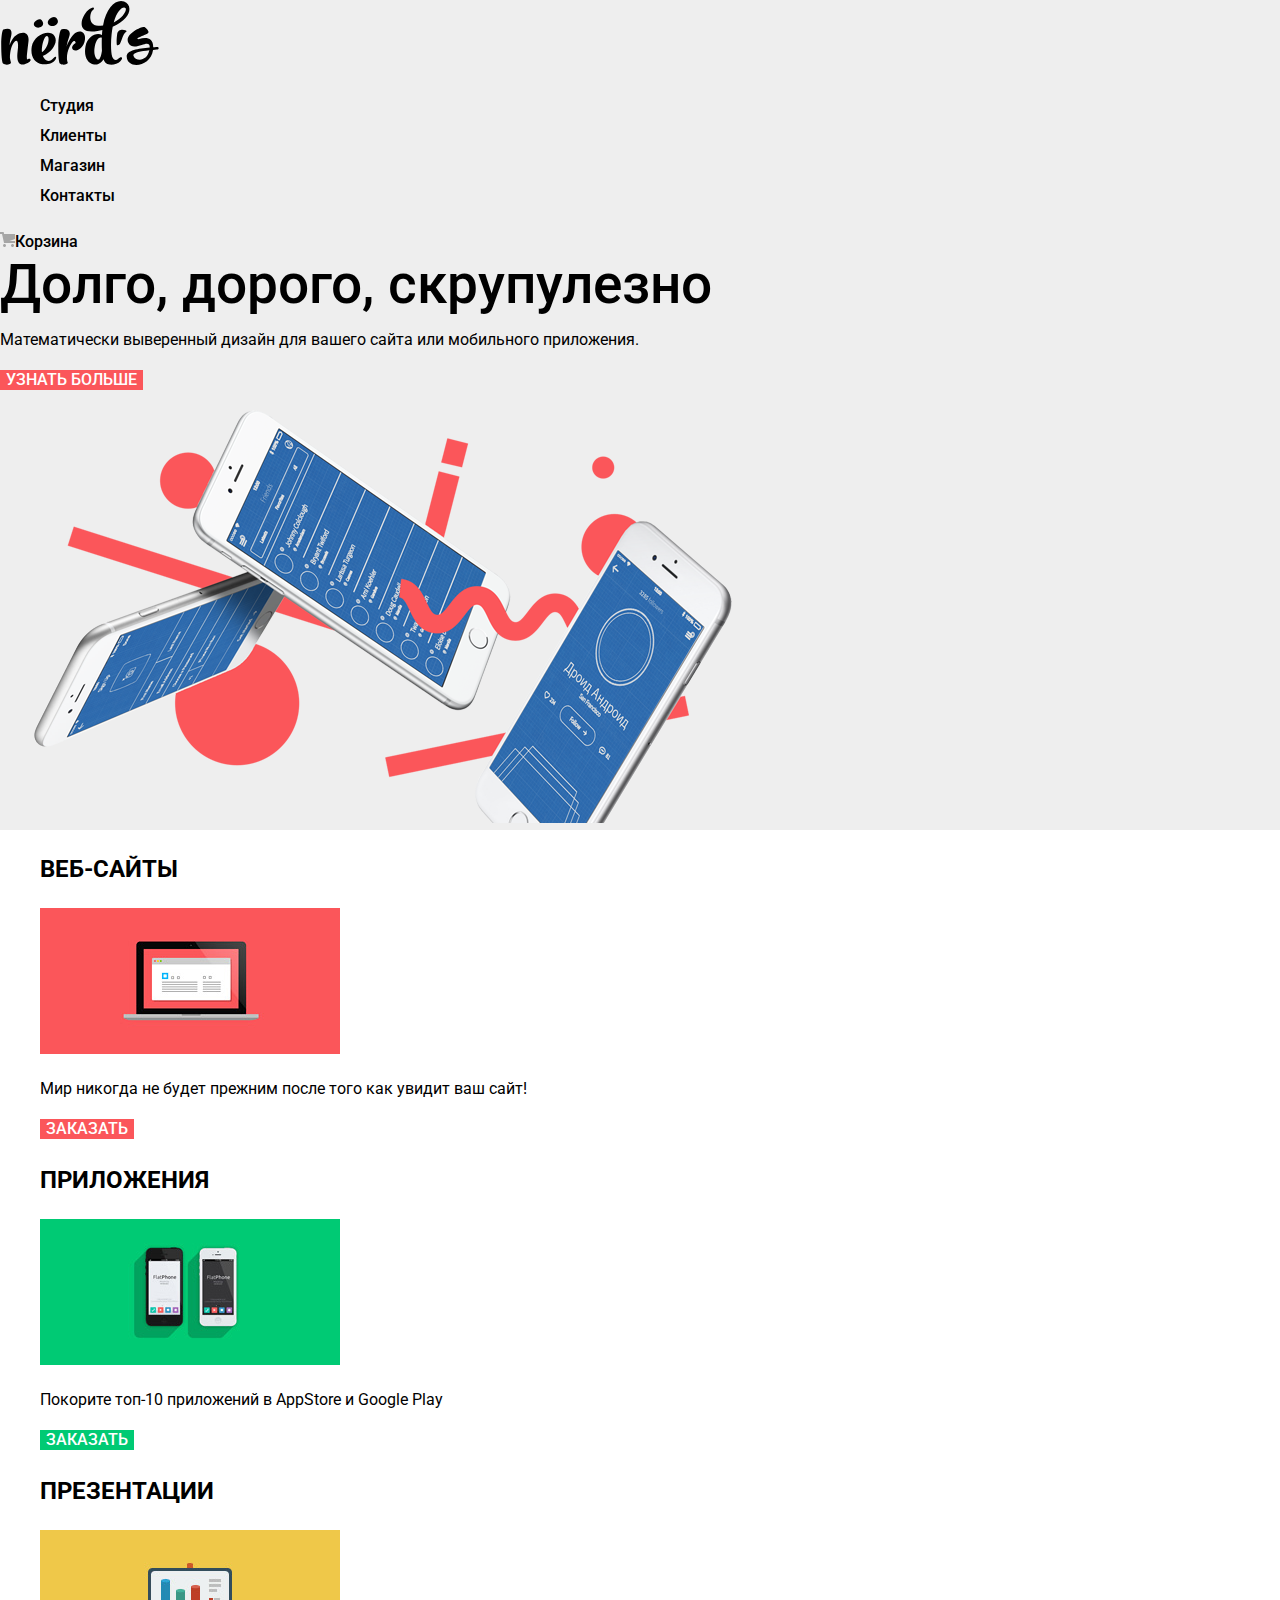
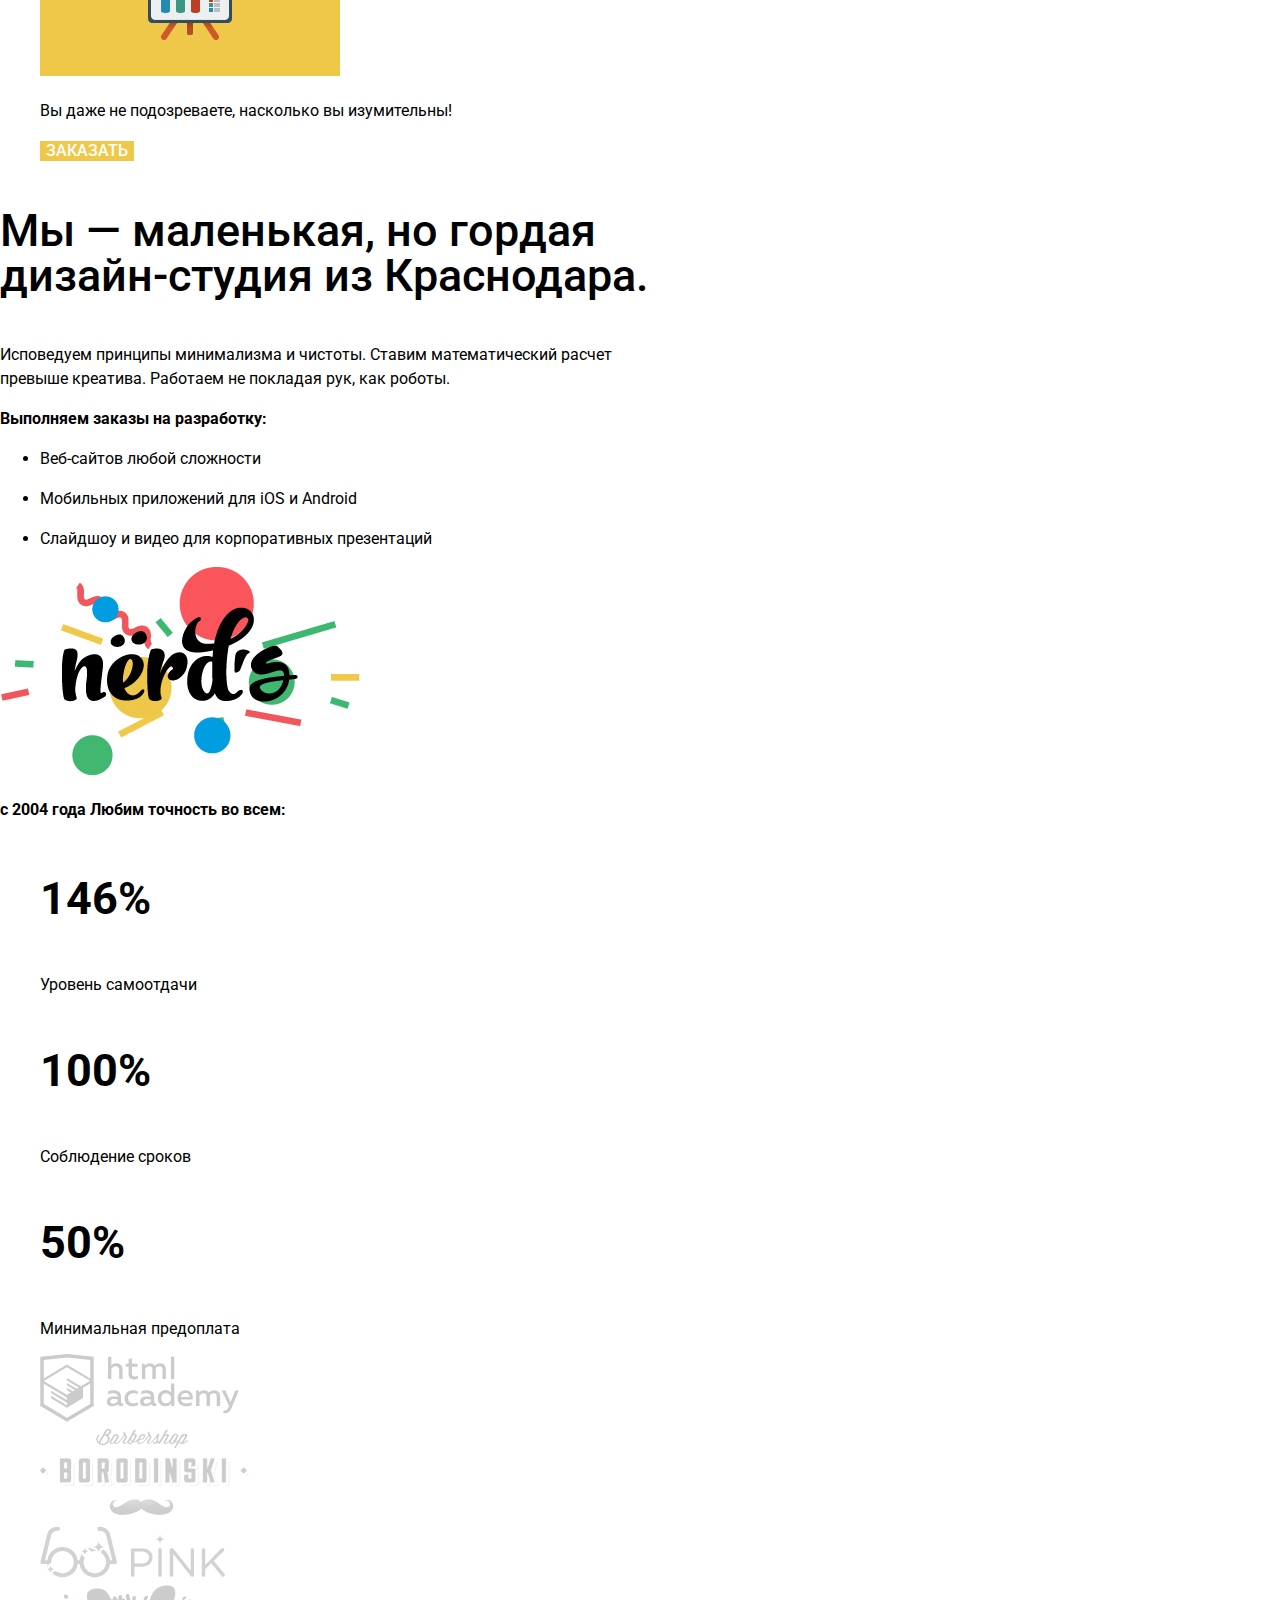
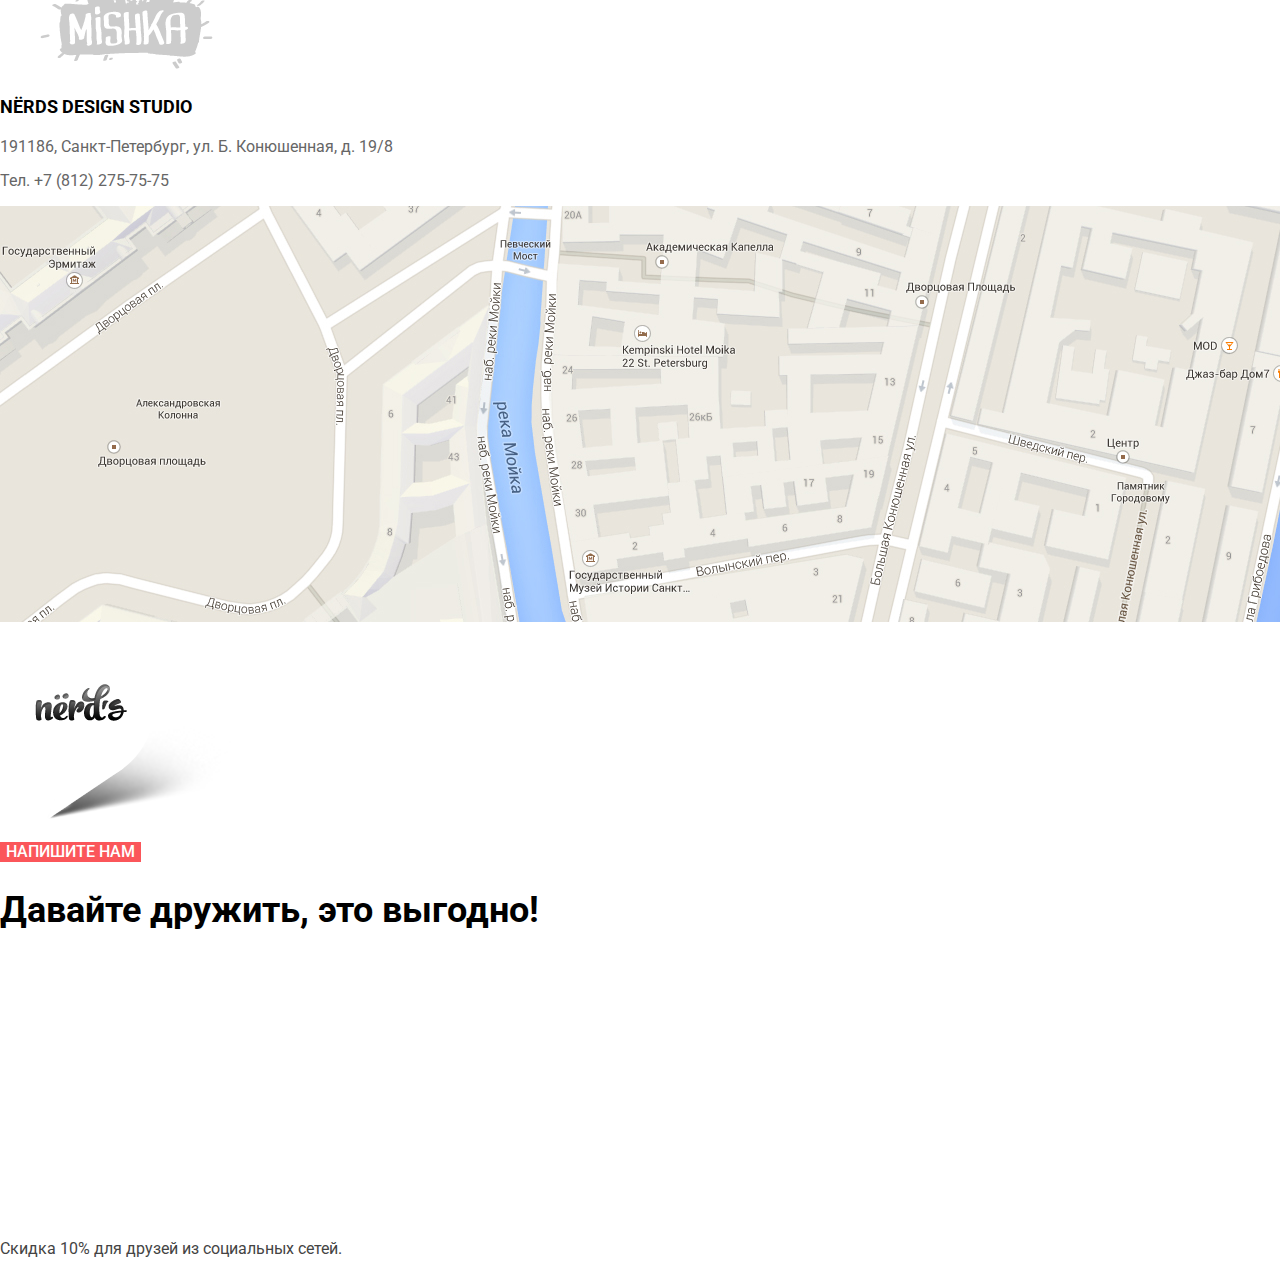
==== index.html @ 731be7b2 "исправил размеры" ====
<!DOCTYPE html>
<html class="page" lang="ru">

<head>
	<meta charset="utf-8">
	<title>HTML Academy: Нёрдс</title>
	<link href="https://fonts.googleapis.com/css2?family=Roboto:wght@400;500;700&display=swap" rel="stylesheet">
	<link href="normalize.css" rel="stylesheet">
	<link href="css/style.css" rel="stylesheet">
</head>

<body class="page-body">
	<header class="main-header">
		<nav class="main-navigation">
			<a class="main-header-logo">
				<!--<img src="https://via.placeholder.com/150x100" width="150" height="100" alt="Логотип студии «Нёрдс»">-->
				<img src="img/nerds-logo.svg" width="160" height="65" alt="Логотип студии «Нёрдс»">
			</a>
			<ul class="site-navigation">
				<li><a href="">Студия</a></li>
				<li><a href="">Клиенты</a></li>
				<li><a href="catalog.html">Магазин</a></li>
				<li><a href="">Контакты</a></li>
			</ul>
			<a class="basket-link" href="">
					<img src="img/cart-icon.svg" width="15" height="15" alt="">Корзина
			</a>
		</nav>
	</header>
	<main class="container">
		<h1 class="visually-hidden">Студия Нёрдс</h1>
		<aside class="slider">
			<h2 class="visually-hidden">Слайдер</h2>
			<div class="slide">
				<section class="slide-item">
					<h3 class="visually-hidden">Особенности</h3>
					<p class="big-text">Долго, дорого, скрупулезно</p>
					<p class="text">Математически выверенный дизайн для вашего сайта или мобильного приложения.</p>
					<button class="button red-button" type="button">узнать больше</button>
				</section>
				<img src="img/nerds-index-slide1.png" width="760" height="431" alt="Телефоны">
			</div>
		</aside>
		<section class="products">
			<h2 class="visually-hidden">Виды продукции</h2>
			<ul class="products-list">
				<li class="products-item">
					<h3>ВЕБ-САЙТЫ</h3>
					<a class="products-logo">
						<img src="img/illustration-1.jpg" width="300" height="146" alt="Красный квадрат">
					</a>
					<p>Мир никогда не будет прежним после того как увидит ваш сайт!</p>
					<button class="button order-button red-button" type="button">ЗАКАЗАТЬ</button>
				</li>
				<li  class="products-item">
					<h3>ПРИЛОЖЕНИЯ</h3>
					<a class="products-logo">
						<img src="img\illustration-2.jpg" width="300" height="146" alt="Зеленый квадрат">
					</a>
					<p>Покорите топ-10 приложений в AppStore и Google Play</p>
					<button class="button order-button green-button" type="button">ЗАКАЗАТЬ</button>
				</li>
				<li  class="products-item">
					<h3>ПРЕЗЕНТАЦИИ</h3>
					<a class="products-logo">
						<img src="img\illustration-3.jpg" width="300" height="146" alt="Желтый квадрат">
					</a>
					<p>Вы даже не подозреваете, насколько вы изумительны!</p>
					<button class="button order-button yellow-button" type="button">ЗАКАЗАТЬ</button>
				</li>
			</ul>
		</section>
		<section>
			<h2 class="visually-hidden">О нас</h2>
			<p  class="about-us">Мы — маленькая, но гордая<br> дизайн-студия из Краснодара.</p>
			<p class=about-us-full>Исповедуем принципы минимализма и чистоты. Ставим математический расчет <br> превыше креатива. Работаем
				не покладая рук, как роботы.</p>
			<p class=about-us-list>Выполняем заказы на разработку:</p>
			<ul class="order-list">
				<li class="order-item">
					<p>Веб-сайтов любой сложности</p>
				</li>
				<li class="order-item">
					<p>Мобильных приложений для iOS и Android</p>
				</li>
				<li class="order-item">
					<p>Слайдшоу и видео для корпоративных презентаций</p>
				</li>
			</ul>
		</section>
		<section class="about-us-number">
			<h2 class="visually-hidden">О нас в цифрах</h2>
			<img src="img/nerds-illustration.png" width="360" height="208"
				alt="Красивый логотип студии «Нёрдс»">
			<p class=about-us-list>с 2004 года Любим точность во всем:</p>
			<ul class="number-list">
				<li class="number-item">
					<p class="number">146%</p>
					<p class="number-text">Уровень самоотдачи</p>
				</li>
				<li class="number-item">
					<p class="number">100%</p>
					<p class="number-text">Соблюдение сроков</p>
				</li>
				<li class="number-item">
					<p class="number">50%</p>
					<p class="number-text">Минимальная предоплата</p>
				</li>
			</ul>

		</section>
		<section class="example-logo">
			<h2 class="visually-hidden">Логотипы</h2>
			<ul class="example-list">
				<li class="example-item">
					<img src="img/logo-1.svg" width="199" height="67.82" alt="логотип «html academy»">
				</li>
				<li class="example-item">
					<img src="img/logo-2.png" width="209" height="90" alt="логотип барбершоп «Бородинский»"></li>
				<li class="example-item">
					<img src="img/logo-3.png" width="185" height="52" alt="логотип «pink»"></li>
				<li>
					<img src="img/logo-4.png" width="173" height="84" alt="логотип «mishka»"></li>
			</ul>
		</section>
	</main>
	<footer class="page-footer main-footer">
		<section class="contacts">
			<h2>NЁRDS DESIGN STUDIO</h2>
			<p>191186, Санкт-Петербург, ул. Б. Конюшенная, д. 19/8</p>
			<p>Тел. <a class="contacts-phone" href="tel:+78122757575">+7 (812) 275-75-75</a></p>
			<img src="img/map.jpg" width="1440" height="416" alt="Карта»">
				<!--обозначил карту-->
				<img src="img/map-marker.png" width="231" height="190" alt="Метка на карте»">
			<p>
				<button class="button red-button" type="button">напишите нам</button>
			</p>
		</section>
		<section class="footer-social">
			<h2>Давайте дружить, это выгодно!</h2>
			<ul class="social-list">
				<li>
					<a class="social-button" href="#">
						<img src="img/vk-icon.svg" width="81" height="81" alt="Кнопка VK">
					</a>
				</li>
				<li>
					<a class="social-button" href="#">
							<img src="img/fb-icon.svg" width="81" height="81" alt="Кнопка FB">
					</a>
				</li>
				<li>
					<a class="social-button" href="#">
							<img src="img/insta-icon.svg" width="81" height="81" alt="Кнопка Insta">
					</a>
				</li>
			</ul>
			<p class="discount">Скидка 10% для друзей из социальных сетей.</p>
		</section>
	</footer>
	</body>

	</html>
---- css/style.css ----
/*Variables*/
:root{
  --basic-background:  #888888;
  --basic-dark-grey:  #666666;
  --basic-darker-grey:  #444444;
  --basic-grey: #EEEEEE;
  --basic-white:#FFFFFF;
  --basic-black: #000000;
  --basic-black-filter: #283136;

  --nav-red-hover:#FB565A;
  --button-red-active: #FB565A;
  --button-red-hover: #E74246;
  --button-red-focus: #D7373B;
  --button-green-active: #00CA74;
  --button-green-hover: #00BC6C;
  --button-green-focus: #00AA62;
  --button-yellow-active: #EFC84A;
  --button-yellow-hover: #EAB534;
  --button-yellow-focus: #E5A722;
}
/* Global */
body {
  min-width: 1440px;
  margin: 0;
  padding: 0;
  font-family: "Roboto", Arial,sans-serif;
  font-size: 16px;
  line-height: 24px;
  font-weight: 400;

  background-color: var(--basic-white);
}

.visually-hidden{
  /*visibility: hidden;*/
  position: absolute;
  clip: rect(0 0 0 0);
  width: 1px;
  height: 1px;
  margin: -1px;

}
.page a {
  text-decoration: none;
}

/*img {
  max-width: 100%;
  height: auto;
}*/
/* Main navigation */
.main-navigation{
  font-size:16px;
  line-height: 30px;
  font-weight: 500;

}
.site-navigation{
  list-style: none;
}
/* User navigation */
.main-navigation a,
.site-navigation a,
.pagination-item a,
.sort-item a{
  color: var(--basic-black);
}
.main-navigation a:hover,
.site-navigation a:hover{
  color: var(--nav-red-hover);
}
.main-navigation a:focus,
.site-navigation a:focus,
.sort-item-no-current{
  color: var(--basic-black);
  opacity: 30%;
}
/*texts*/
.big-text{
  font-size: 55px;
  line-height: 55px;
  font-weight: 500;
  margin: 0;
}
/* Products */
.products-list, .number-list, .example-list, .social-list, .template-list, .pagination-list, .sort-list{
  list-style: none;
}
.products-item h3{
  font-size: 24px;
  line-height: 30px;
  font-weight: 700;
  text-transform: uppercase;
}
/*Slider*/
.slider, .main-header{
  background-color: var(--basic-grey);
}

/*Button*/
.button{
  font: inherit;
  font-size: 16px;
  line-height: 18px;
  font-weight: 500;
  text-align: center;
  text-transform: uppercase;
  color: var(--basic-white);
  border: none;
}
.red-button{
  background-color: var(--button-red-active);
}

.green-button{
  background-color: var(--button-green-active);
}
.yellow-button{
  background-color: var(--button-yellow-active);
}
.filter-button{
  color: var(--basic-black);
  background-color: var(--basic-grey);
}
.about-us{
  font-size: 45px;
  line-height: 45px;
  font-weight: 500;
}
.about-us-full{
  font-size: 16px;
  line-height: 24px;
  font-weight: 400;
}
.about-us-list{
  font-size: 16px;
  line-height: 24px;
  font-weight: 700;
}
.number{
  font-size: 45px;
  line-height: 64px;
  font-weight: 700;
}
.number-text{
  font-size: 16px;
  line-height: 18px;
  font-weight: 400;
}

/* Contacts */
.contacts-phone {
  color: inherit;
}
.footer-social h2{
  font-size: 36px;
  line-height: 36px;
  font-weight: 700;
}

.contacts h2, .catalog-item-title, .filter-name{
  font-size: 18px;
  line-height: 30px;
  font-weight: 700;
}

.contacts p, .catalog-item-legend{
  font-size: 16px;
  line-height: 18px;
  font-weight: 400;
  color: var(--basic-dark-grey)
}
.discount{
  font-size: 16px;
  line-height: 22px;
  font-weight: 400;
  color: var(--basic-darker-grey)
}


/*catalog.html*/
.catalog-item-title, .filter-name, .sort-item{
  color: var(--basic-black);
  text-transform: uppercase;
}
.sort-item{
  font-size: 14px;
  line-height: 18px;
  font-weight: 400;

}
.pagination-item, .filter-button{
  font-size: 16px;
  line-height: 18px;
  font-weight: 500;
}
.filter-option{
  font-size: 16px;
  line-height: 19px;
  font-weight: 400;
  color:var(--basic-black-filter);
  list-style: none;
}
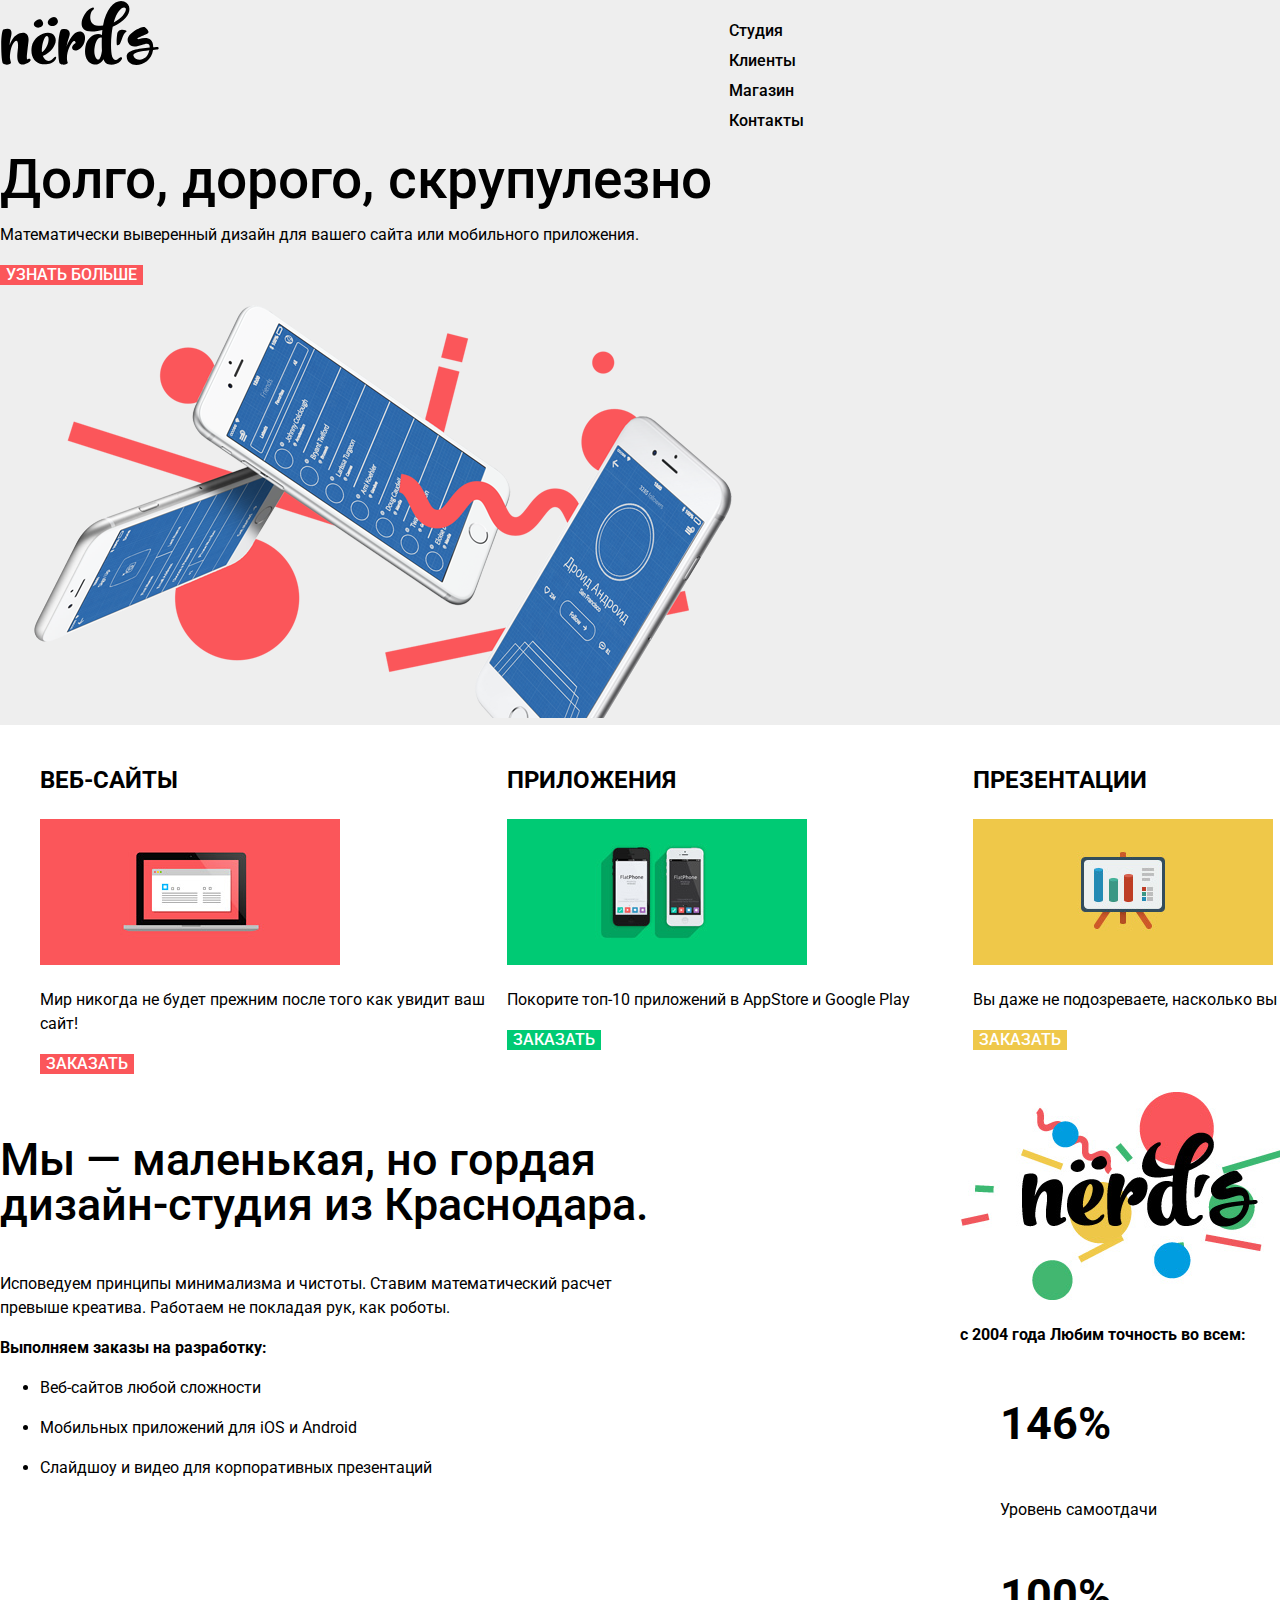
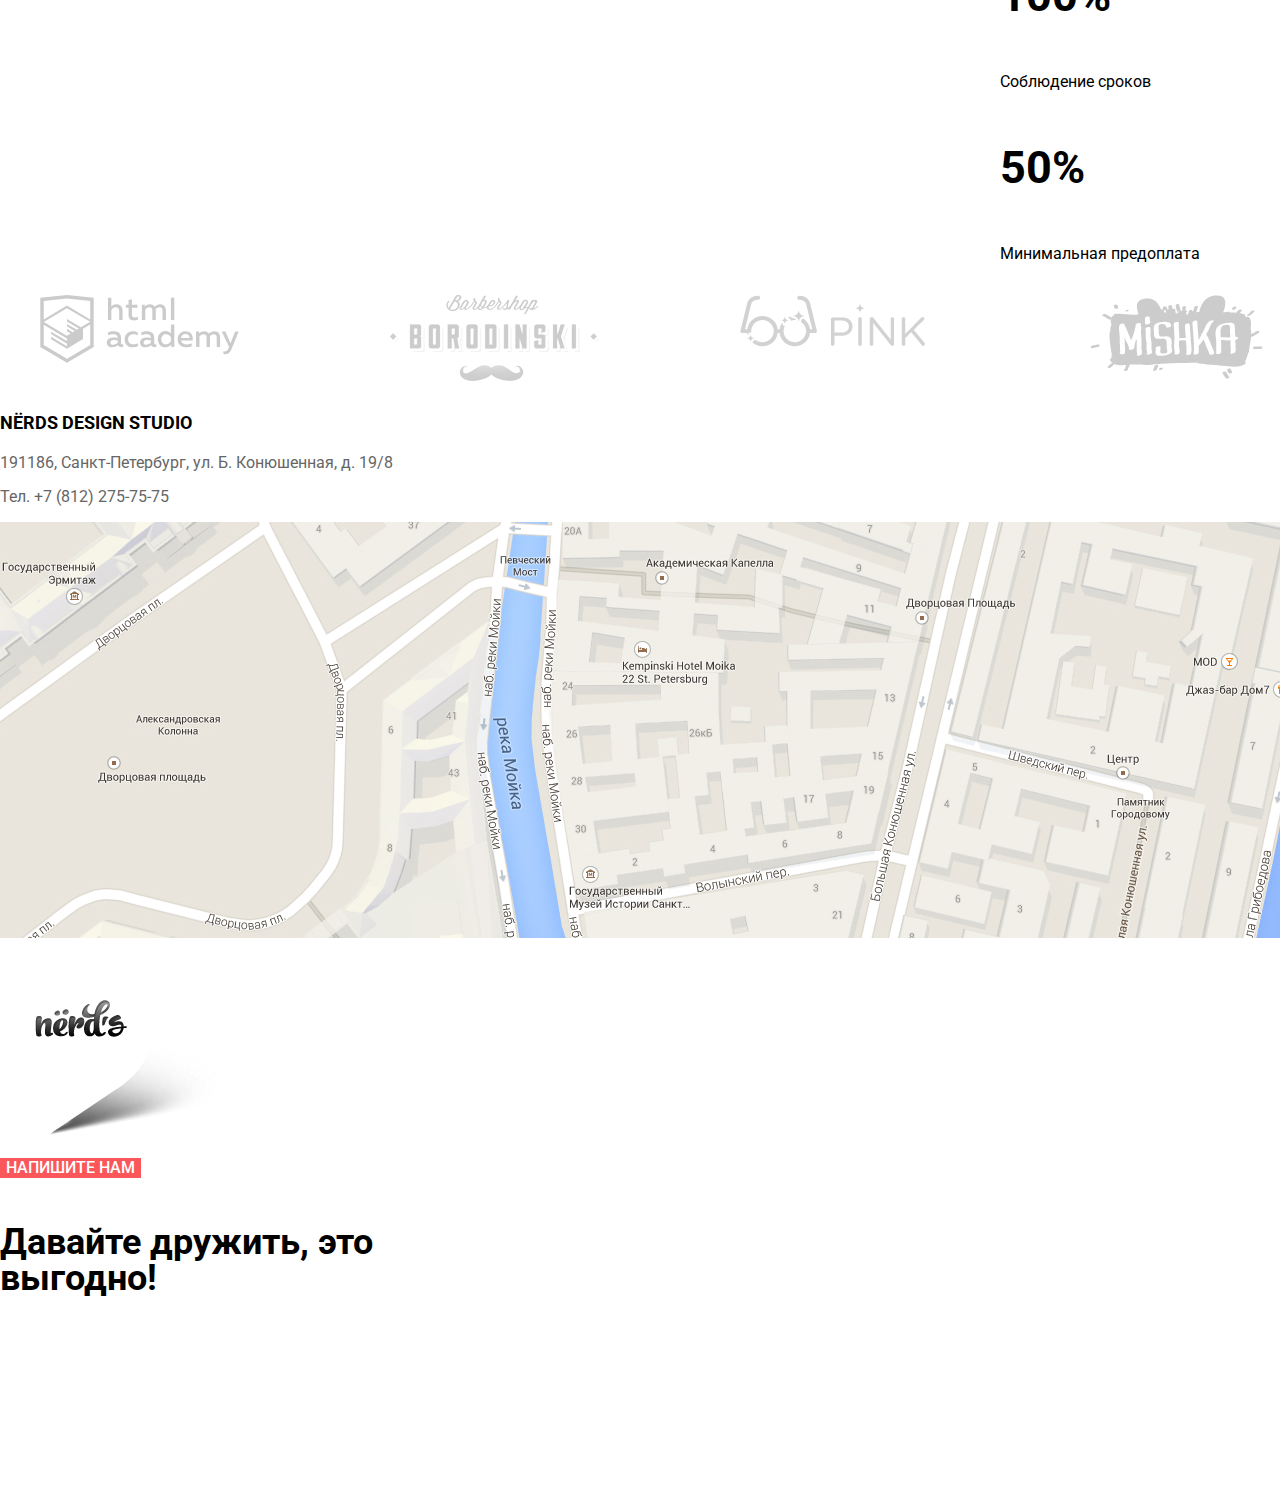
==== commit 98a4b0db: "grid in index" ====
--- a/index.html
+++ b/index.html
@@ -70,7 +70,8 @@
 				</li>
 			</ul>
 		</section>
-		<section>
+		<div class="index-columns">
+		<section class="about">
 			<h2 class="visually-hidden">О нас</h2>
 			<p  class="about-us">Мы — маленькая, но гордая<br> дизайн-студия из Краснодара.</p>
 			<p class=about-us-full>Исповедуем принципы минимализма и чистоты. Ставим математический расчет <br> превыше креатива. Работаем
@@ -107,8 +108,8 @@
 					<p class="number-text">Минимальная предоплата</p>
 				</li>
 			</ul>
-
 		</section>
+	</div>
 		<section class="example-logo">
 			<h2 class="visually-hidden">Логотипы</h2>
 			<ul class="example-list">
--- a/css/style.css
+++ b/css/style.css
@@ -51,6 +51,8 @@
 }*/
 /* Main navigation */
 .main-navigation{
+  display: grid;
+  grid-template-columns: 1fr 1fr min-content;
   font-size:16px;
   line-height: 30px;
   font-weight: 500;
@@ -76,6 +78,9 @@
   color: var(--basic-black);
   opacity: 30%;
 }
+.page-body{
+    width:1440px;
+}
 /*texts*/
 .big-text{
   font-size: 55px;
@@ -87,6 +92,12 @@
 .products-list, .number-list, .example-list, .social-list, .template-list, .pagination-list, .sort-list{
   list-style: none;
 }
+
+.products-list{
+  display: grid;
+  grid-template-columns: 1fR 1fr 1fr;
+}
+
 .products-item h3{
   font-size: 24px;
   line-height: 30px;
@@ -97,7 +108,10 @@
 .slider, .main-header{
   background-color: var(--basic-grey);
 }
-
+.index-columns{
+  display: grid;
+  grid-template-columns: 2fr 1fr;
+}
 /*Button*/
 .button{
   font: inherit;
@@ -148,6 +162,11 @@
   line-height: 18px;
   font-weight: 400;
 }
+.example-list{
+  display: grid;
+  grid-template-columns: 1fr 1fr 1fr 1fr;
+
+}
 
 /* Contacts */
 .contacts-phone {
@@ -177,7 +196,10 @@
   font-weight: 400;
   color: var(--basic-darker-grey)
 }
-
+.footer-social{
+  display: grid;
+  grid-template-columns: 3fr 6fr 1fr;
+}
 
 /*catalog.html*/
 .catalog-item-title, .filter-name, .sort-item{
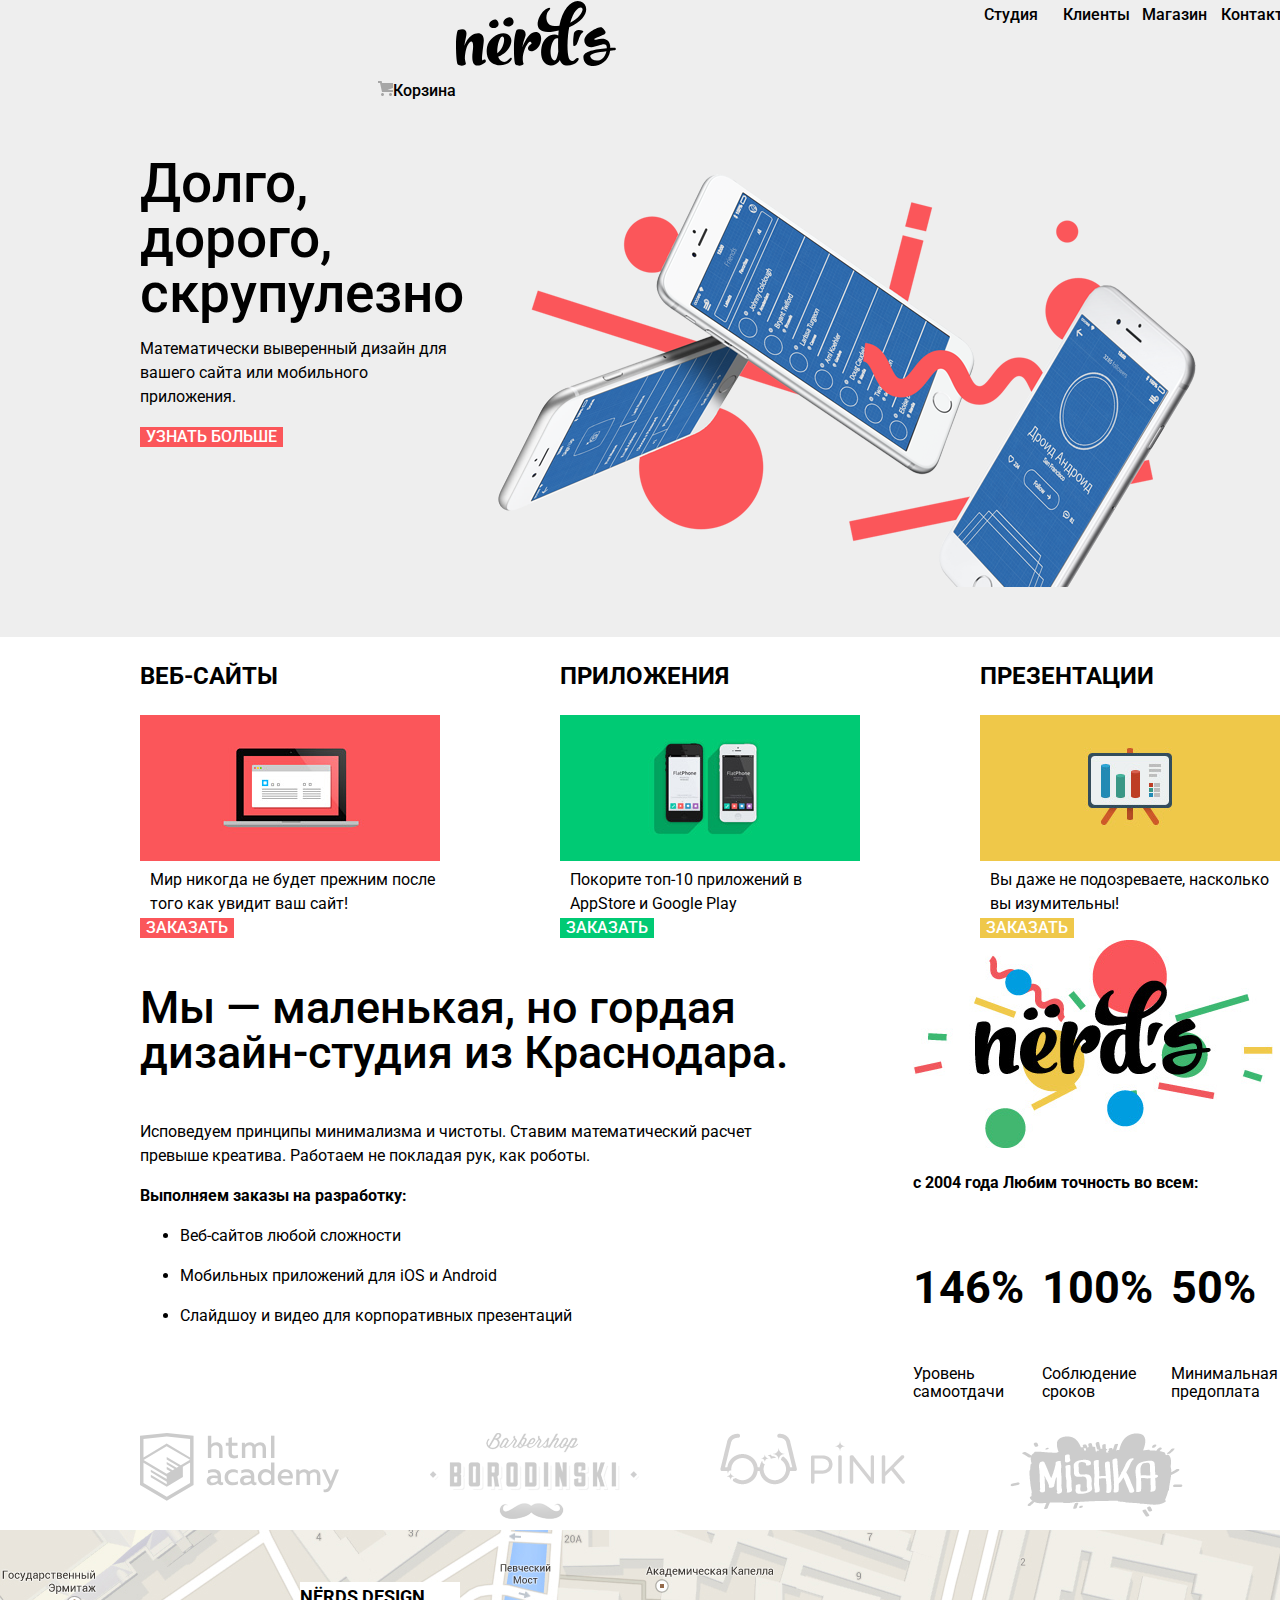
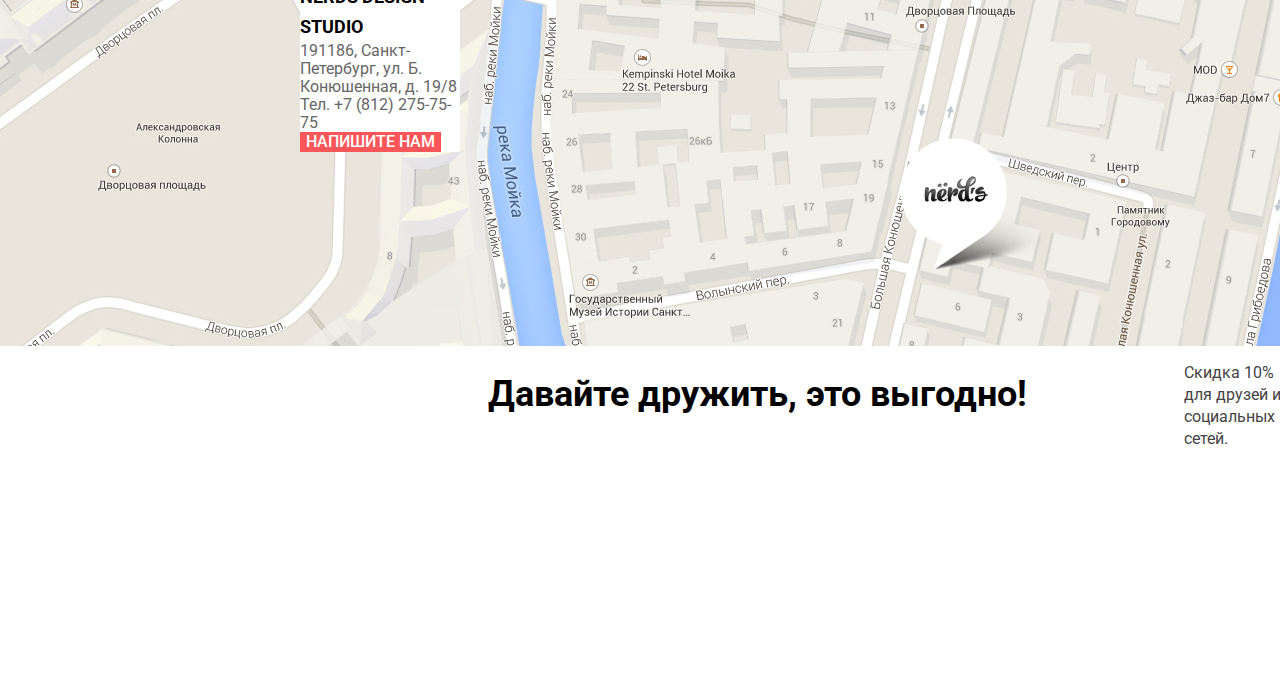
==== commit 77cbedf5: "Сетка на гридах на главной" ====
--- a/index.html
+++ b/index.html
@@ -13,21 +13,25 @@
 	<header class="main-header">
 		<nav class="main-navigation">
 			<a class="main-header-logo">
+		<div class="main-header-bar">
+				<nav class="main-navigation">
+					<a class="main-header-logo">
 				<!--<img src="https://via.placeholder.com/150x100" width="150" height="100" alt="Логотип студии «Нёрдс»">-->
 				<img src="img/nerds-logo.svg" width="160" height="65" alt="Логотип студии «Нёрдс»">
-			</a>
-			<ul class="site-navigation">
+					</a>
+					<ul class="site-navigation">
 				<li><a href="">Студия</a></li>
 				<li><a href="">Клиенты</a></li>
 				<li><a href="catalog.html">Магазин</a></li>
 				<li><a href="">Контакты</a></li>
 			</ul>
-			<a class="basket-link" href="">
-					<img src="img/cart-icon.svg" width="15" height="15" alt="">Корзина
-			</a>
-		</nav>
+					<a class="basket-link" href="">
+						<img src="img/cart-icon.svg" width="15" height="15" alt="">Корзина
+					</a>
+				</nav>
+		</div>
 	</header>
-	<main class="container">
+	<main >
 		<h1 class="visually-hidden">Студия Нёрдс</h1>
 		<aside class="slider">
 			<h2 class="visually-hidden">Слайдер</h2>
@@ -41,6 +45,7 @@
 				<img src="img/nerds-index-slide1.png" width="760" height="431" alt="Телефоны">
 			</div>
 		</aside>
+		<div class="container">
 		<section class="products">
 			<h2 class="visually-hidden">Виды продукции</h2>
 			<ul class="products-list">
@@ -109,7 +114,7 @@
 				</li>
 			</ul>
 		</section>
-	</div>
+		</div>
 		<section class="example-logo">
 			<h2 class="visually-hidden">Логотипы</h2>
 			<ul class="example-list">
@@ -124,21 +129,28 @@
 					<img src="img/logo-4.png" width="173" height="84" alt="логотип «mishka»"></li>
 			</ul>
 		</section>
+		</div>
 	</main>
 	<footer class="page-footer main-footer">
-		<section class="contacts">
-			<h2>NЁRDS DESIGN STUDIO</h2>
-			<p>191186, Санкт-Петербург, ул. Б. Конюшенная, д. 19/8</p>
-			<p>Тел. <a class="contacts-phone" href="tel:+78122757575">+7 (812) 275-75-75</a></p>
-			<img src="img/map.jpg" width="1440" height="416" alt="Карта»">
-				<!--обозначил карту-->
+		<section class="contacts contacts-map">
+			<div class="contact-text">
+				<h2>NЁRDS DESIGN STUDIO</h2>
+				<p>191186, Санкт-Петербург, ул. Б. Конюшенная, д. 19/8</p>
+				<p>Тел. <a class="contacts-phone" href="tel:+78122757575">+7 (812) 275-75-75</a></p>
+				<p>
+					<button class="button red-button" type="button">напишите нам</button>
+				</p>
+			</div>
+			<div class="contact-map">
+				<img src="img/map.jpg" width="1440" height="416" alt="Карта»">
+					<!--обозначил карту-->
+			</div>
+			<div class="contact-marker">
 				<img src="img/map-marker.png" width="231" height="190" alt="Метка на карте»">
-			<p>
-				<button class="button red-button" type="button">напишите нам</button>
-			</p>
+			</div>
 		</section>
-		<section class="footer-social">
-			<h2>Давайте дружить, это выгодно!</h2>
+		<section class="footer-social container">
+			<h2 class="slogan">Давайте дружить, это выгодно!</h2>
 			<ul class="social-list">
 				<li>
 					<a class="social-button" href="#">
@@ -159,6 +171,6 @@
 			<p class="discount">Скидка 10% для друзей из социальных сетей.</p>
 		</section>
 	</footer>
-	</body>
+</body>
 
 	</html>
--- a/css/style.css
+++ b/css/style.css
@@ -41,25 +41,52 @@
   margin: -1px;
 
 }
+img {
+  max-width: 100%;
+  height: auto;
+}
 .page a {
   text-decoration: none;
 }
-
-/*img {
-  max-width: 100%;
-  height: auto;
-}*/
+/*Grid*/
+.page{
+  height: :100%;
+}
+.page-body{
+    width:1440px;
+    min-height: 100%;
+    display: grid;
+    grid-template-rows: min-content 1fr  min-content;
+    align-content: start;
+}
+/* Main header */
+
+.main-header {
+}
+.main-header-bar{
+  width:1160px;
+  margin: 0 auto;
+  background-color: var(--basic-grey);
+}
+
 /* Main navigation */
 .main-navigation{
   display: grid;
-  grid-template-columns: 1fr 1fr min-content;
+  grid-template-columns: 3fr 5fr 3fr;/* 1fr min-content min-content;*/
   font-size:16px;
   line-height: 30px;
   font-weight: 500;
 
 }
 .site-navigation{
+  display: grid;
+  grid-template-columns: 1fr 1fr 1fr 1fr;
   list-style: none;
+  margin: 0;
+  padding: 0;
+}
+.basket-link{
+  justify-self:end;
 }
 /* User navigation */
 .main-navigation a,
@@ -78,9 +105,14 @@
   color: var(--basic-black);
   opacity: 30%;
 }
-.page-body{
-    width:1440px;
-}
+/* Container */
+
+.container {
+  width: 1160px;
+  margin: 0 auto;
+  padding: 0 10px;
+}
+
 /*texts*/
 .big-text{
   font-size: 55px;
@@ -96,6 +128,9 @@
 .products-list{
   display: grid;
   grid-template-columns: 1fR 1fr 1fr;
+  column-gap: 100px;
+  padding: 0;
+  margin: 0;
 }
 
 .products-item h3{
@@ -104,7 +139,17 @@
   font-weight: 700;
   text-transform: uppercase;
 }
+.products-item p{
+margin: 0 10px;
+}
 /*Slider*/
+.slide{
+  width: 1160px;
+  margin: 0 auto;
+  padding: 50px 10px;
+  display: grid;
+  grid-template-columns: min-content 1fr;
+}
 .slider, .main-header{
   background-color: var(--basic-grey);
 }
@@ -162,9 +207,16 @@
   line-height: 18px;
   font-weight: 400;
 }
+.number-list{
+  display: grid;
+  grid-template-columns: 1fr 1fr 1fr;
+  padding: 0;
+}
 .example-list{
   display: grid;
   grid-template-columns: 1fr 1fr 1fr 1fr;
+  padding: 0;
+  margin: 0;
 
 }
 
@@ -194,13 +246,41 @@
   font-size: 16px;
   line-height: 22px;
   font-weight: 400;
-  color: var(--basic-darker-grey)
+  color: var(--basic-darker-grey);
+  order: 2;
+}
+
+.contacts-map{
+  display: grid;
+  grid-template-columns: repeat(12, 60px);
+  grid-template-rows: repeat(8, 52px);
+  grid-column-gap: 40px;
+}
+.contact-text{
+  grid-area:2/4/4/6;
+  z-index: 1;
+}
+.contact-text p,.contact-text h2{
+  background-color: var(--basic-white);
+  padding: 0;
+  margin: 0;
+}
+.contact-marker{
+  grid-area:5/10/6/12;
+  z-index: 1;
+}
+.contact-map{
+  grid-area:1/1/9/16;
 }
 .footer-social{
   display: grid;
   grid-template-columns: 3fr 6fr 1fr;
 }
-
+.slogan{
+  order:1;
+}
+
+}
 /*catalog.html*/
 .catalog-item-title, .filter-name, .sort-item{
   color: var(--basic-black);
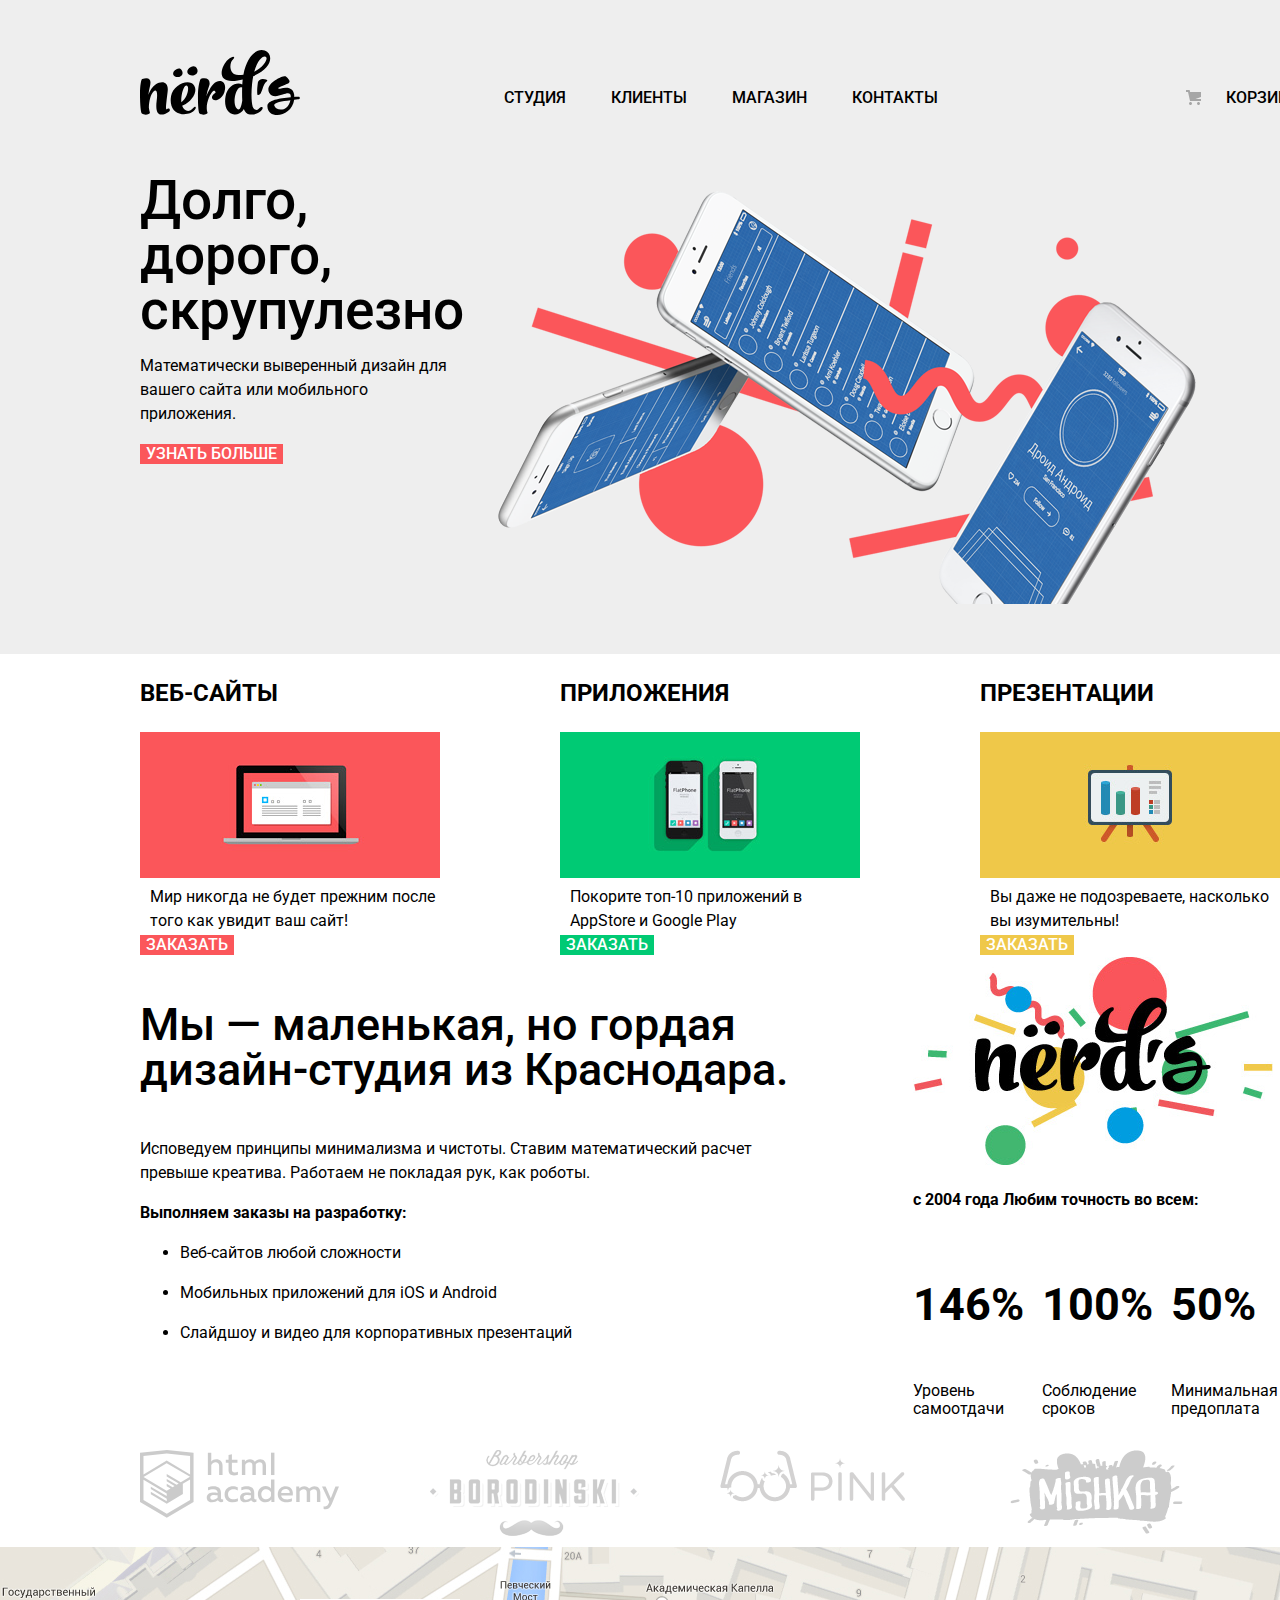
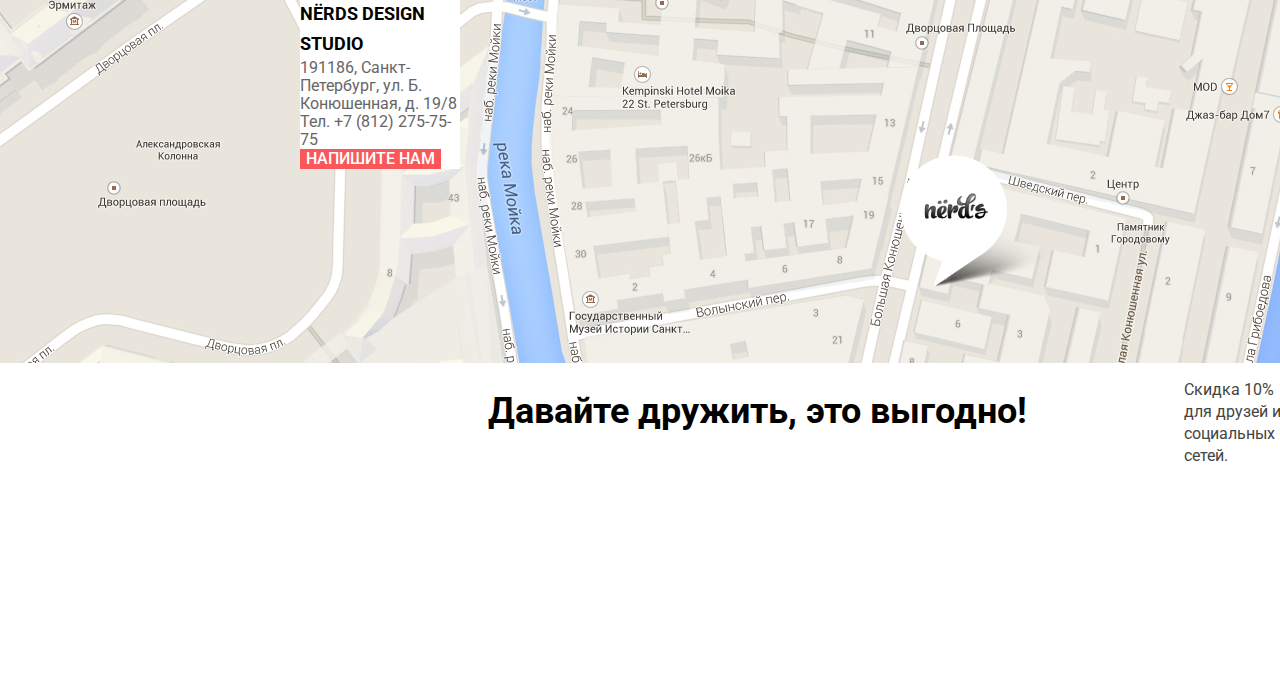
==== commit 625bf6aa: "сделал header на флексах" ====
--- a/index.html
+++ b/index.html
@@ -8,28 +8,21 @@
 	<link href="normalize.css" rel="stylesheet">
 	<link href="css/style.css" rel="stylesheet">
 </head>
-
 <body class="page-body">
 	<header class="main-header">
-		<nav class="main-navigation">
-			<a class="main-header-logo">
-		<div class="main-header-bar">
 				<nav class="main-navigation">
 					<a class="main-header-logo">
 				<!--<img src="https://via.placeholder.com/150x100" width="150" height="100" alt="Логотип студии «Нёрдс»">-->
-				<img src="img/nerds-logo.svg" width="160" height="65" alt="Логотип студии «Нёрдс»">
+						<img src="img/nerds-logo.svg" width="160" height="65" alt="Логотип студии «Нёрдс»">
 					</a>
 					<ul class="site-navigation">
-				<li><a href="">Студия</a></li>
-				<li><a href="">Клиенты</a></li>
-				<li><a href="catalog.html">Магазин</a></li>
-				<li><a href="">Контакты</a></li>
-			</ul>
-					<a class="basket-link" href="">
-						<img src="img/cart-icon.svg" width="15" height="15" alt="">Корзина
-					</a>
+						<li><a href="">Студия</a></li>
+						<li><a href="">Клиенты</a></li>
+						<li><a href="catalog.html">Магазин</a></li>
+						<li><a href="">Контакты</a></li>
+					</ul>
+					<a class="basket-link" href="">Корзина</a>
 				</nav>
-		</div>
 	</header>
 	<main >
 		<h1 class="visually-hidden">Студия Нёрдс</h1>
--- a/css/style.css
+++ b/css/style.css
@@ -21,9 +21,13 @@
 }
 /* Global */
 body {
+  display: flex;
+  flex-direction: column;
   min-width: 1440px;
-  margin: 0;
-  padding: 0;
+  min-height: 100vh;
+  margin: 0;
+  padding: 0;
+
   font-family: "Roboto", Arial,sans-serif;
   font-size: 16px;
   line-height: 24px;
@@ -52,16 +56,16 @@
 .page{
   height: :100%;
 }
-.page-body{
-    width:1440px;
+/*.page-body{
     min-height: 100%;
     display: grid;
     grid-template-rows: min-content 1fr  min-content;
     align-content: start;
-}
+}*/
 /* Main header */
 
 .main-header {
+  padding: 49px 0 9px;
 }
 .main-header-bar{
   width:1160px;
@@ -71,22 +75,56 @@
 
 /* Main navigation */
 .main-navigation{
-  display: grid;
-  grid-template-columns: 3fr 5fr 3fr;/* 1fr min-content min-content;*/
+  box-sizing: border-box;
+  display: grid;
+  grid-template-columns: max-content 1fr min-content;/* 1fr min-content min-content;*/
+  grid-template-areas: "logo site-menu basket";
+  max-width:1160px;
+  margin: 0 auto;
+
   font-size:16px;
   line-height: 30px;
   font-weight: 500;
-
+}
+.main-header-logo{
+  grid-area: logo;
+  width: 160px;
+  height: 65px;
 }
 .site-navigation{
-  display: grid;
-  grid-template-columns: 1fr 1fr 1fr 1fr;
+  grid-area: site-menu;
+  display: flex;
+  flex-wrap: wrap;
+  justify-content: center;
+
   list-style: none;
   margin: 0;
   padding: 0;
 }
-.basket-link{
-  justify-self:end;
+.site-navigation li{
+    margin-right: 45px;
+}
+.site-navigation a,
+.basket-link {
+  display: block;
+  margin-top: 34px;
+
+  font-weight: 500;
+  font-size: 16px;
+  line-height: 30px;
+  text-transform: uppercase;
+}
+.basket-link {
+  grid-area: basket;
+  display: flex;
+}
+.basket-link::before {
+  content: url("../img/cart-icon.svg");
+
+  width: 15px;
+  height: 15px;
+  margin-top: 2px;
+  margin-right: 25px;
 }
 /* User navigation */
 .main-navigation a,
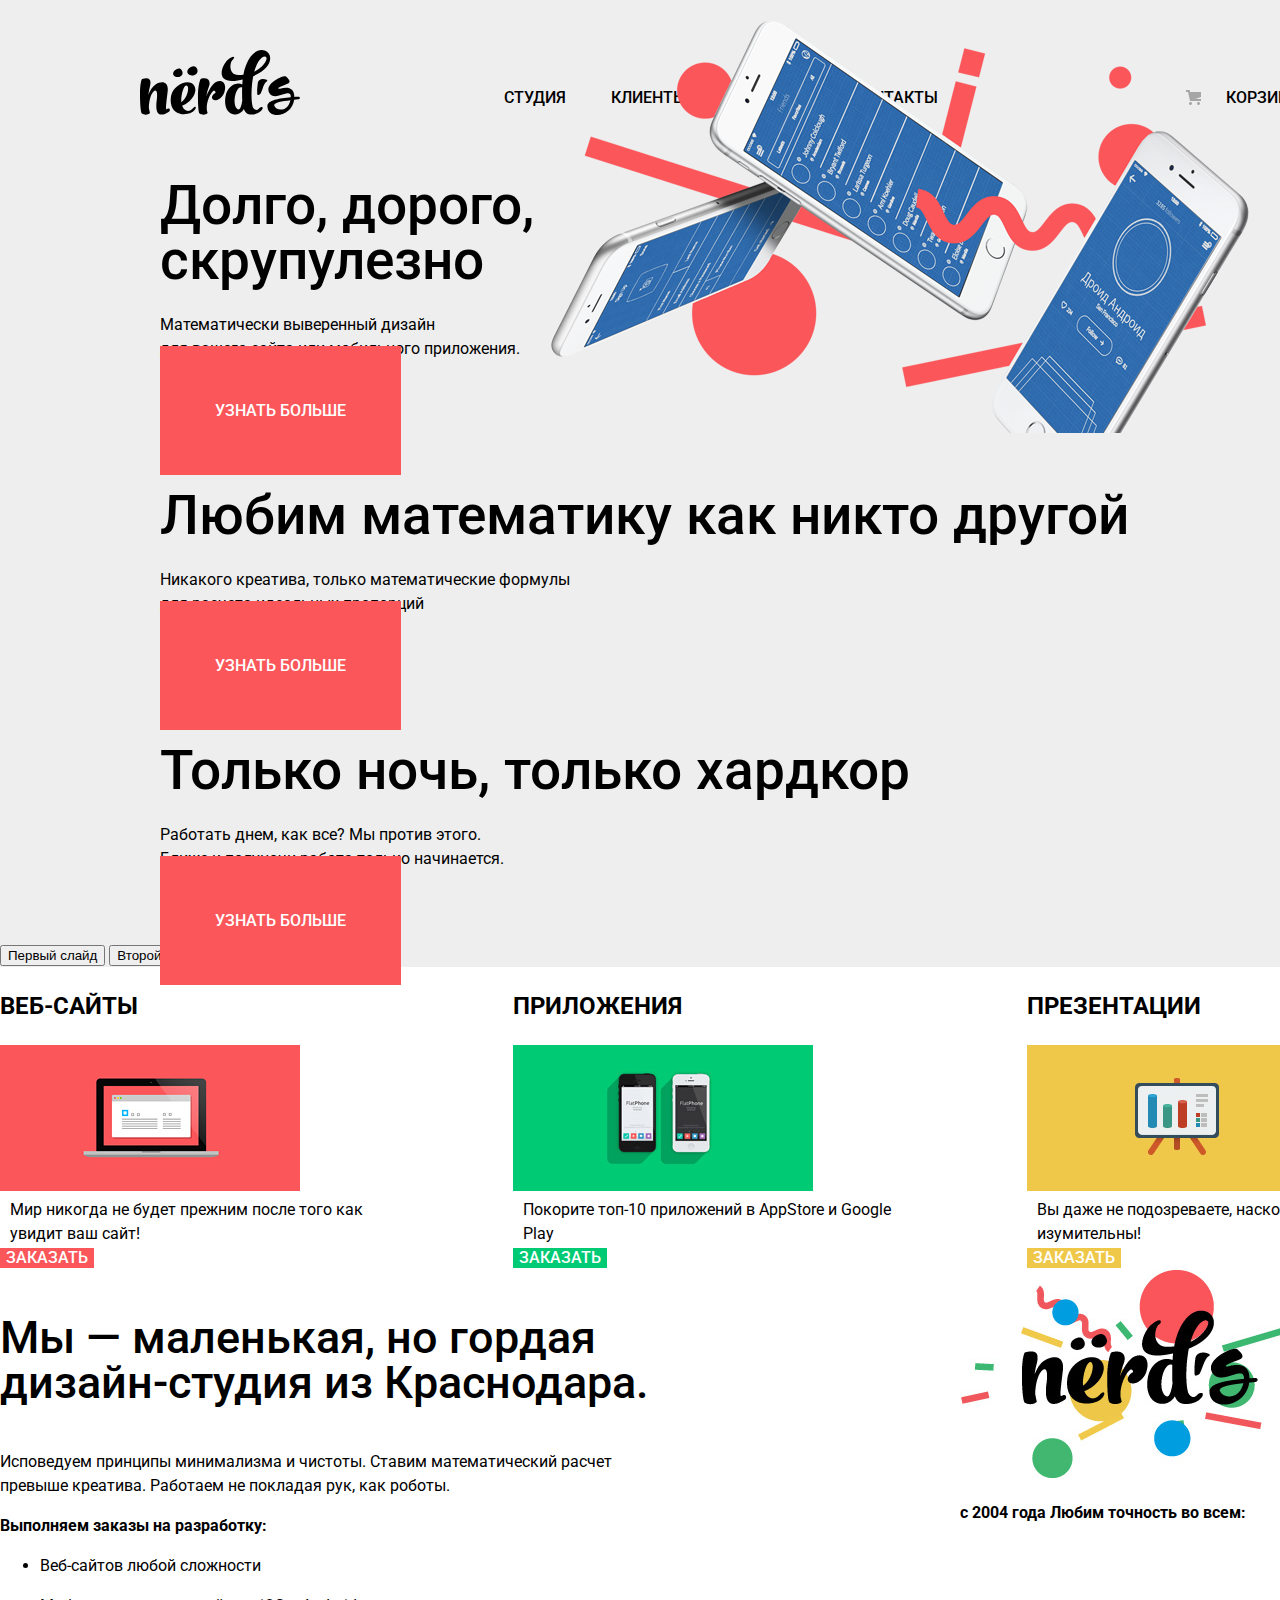
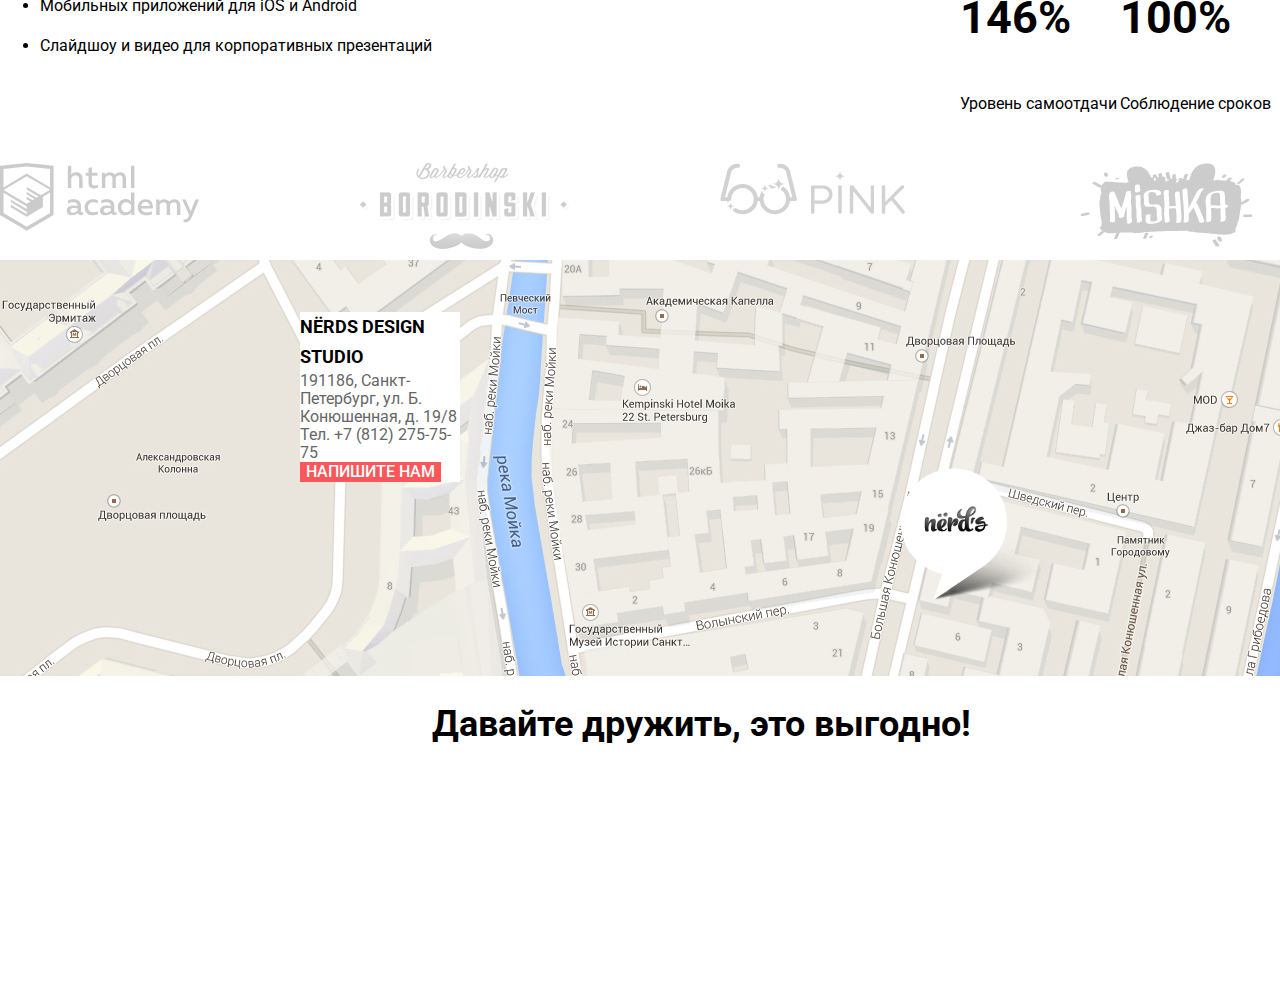
==== commit e0119c9c: "update slider" ====
--- a/index.html
+++ b/index.html
@@ -9,13 +9,14 @@
 	<link href="css/style.css" rel="stylesheet">
 </head>
 <body class="page-body">
-	<header class="main-header">
+	<div class="container">
+		<header class="main-header">
 				<nav class="main-navigation">
 					<a class="main-header-logo">
 				<!--<img src="https://via.placeholder.com/150x100" width="150" height="100" alt="Логотип студии «Нёрдс»">-->
 						<img src="img/nerds-logo.svg" width="160" height="65" alt="Логотип студии «Нёрдс»">
 					</a>
-					<ul class="site-navigation">
+					<ul class="site-navigation none-style">
 						<li><a href="">Студия</a></li>
 						<li><a href="">Клиенты</a></li>
 						<li><a href="catalog.html">Магазин</a></li>
@@ -23,12 +24,37 @@
 					</ul>
 					<a class="basket-link" href="">Корзина</a>
 				</nav>
-	</header>
-	<main >
+		</header>
+		<main>
 		<h1 class="visually-hidden">Студия Нёрдс</h1>
-		<aside class="slider">
+		<section class="slider">
 			<h2 class="visually-hidden">Слайдер</h2>
-			<div class="slide">
+				<ul class="slider-list none-style">
+					<li class="slider-item slide-1">
+						<div class="slide-content">
+							<h3 class="slide-title">Долго, дорого, скрупулезно</h3>
+							<p class="slide-text">Математически выверенный дизайн<br> для вашего сайта или мобильного приложения.</p>
+							<a class="button red-button slide-button"href="#">узнать больше</a>
+						</div>
+					</li>
+					<li class="slider-item slide-2">
+						<h3 class="slide-title">Любим математику как никто другой</h3>
+						<p class="slide-text">Никакого креатива, только математические формулы <br> для расчета идеальных пропорций</p>
+						<a class="button red-button  slide-button"href="#">узнать больше</a>
+					</li>
+					<li class="slider-item slide-3">
+						<h3 class="slide-title">Только ночь, только хардкор</h3>
+						<p class="slide-text">Работать днем, как все? Мы против этого. <br> Ближе к полуночи работа только начинается.</p>
+						<a class="button red-button slide-button"href="#">узнать больше</a>
+					</li>
+				</ul>
+				<div class="slider-controls">
+					<button type="button" class="control-button">Первый слайд</button>
+					<button type="button">Второй слайд</button>
+					<button type="button">Третий слайд</button>
+				</div>
+
+<!--			<div class="slide">
 				<section class="slide-item">
 					<h3 class="visually-hidden">Особенности</h3>
 					<p class="big-text">Долго, дорого, скрупулезно</p>
@@ -36,9 +62,9 @@
 					<button class="button red-button" type="button">узнать больше</button>
 				</section>
 				<img src="img/nerds-index-slide1.png" width="760" height="431" alt="Телефоны">
-			</div>
-		</aside>
-		<div class="container">
+			</div>-->
+		</section>
+
 		<section class="products">
 			<h2 class="visually-hidden">Виды продукции</h2>
 			<ul class="products-list">
@@ -69,7 +95,7 @@
 			</ul>
 		</section>
 		<div class="index-columns">
-		<section class="about">
+			<section class="about">
 			<h2 class="visually-hidden">О нас</h2>
 			<p  class="about-us">Мы — маленькая, но гордая<br> дизайн-студия из Краснодара.</p>
 			<p class=about-us-full>Исповедуем принципы минимализма и чистоты. Ставим математический расчет <br> превыше креатива. Работаем
@@ -86,8 +112,8 @@
 					<p>Слайдшоу и видео для корпоративных презентаций</p>
 				</li>
 			</ul>
-		</section>
-		<section class="about-us-number">
+			</section>
+			<section class="about-us-number">
 			<h2 class="visually-hidden">О нас в цифрах</h2>
 			<img src="img/nerds-illustration.png" width="360" height="208"
 				alt="Красивый логотип студии «Нёрдс»">
@@ -122,11 +148,10 @@
 					<img src="img/logo-4.png" width="173" height="84" alt="логотип «mishka»"></li>
 			</ul>
 		</section>
-		</div>
-	</main>
-	<footer class="page-footer main-footer">
-		<section class="contacts contacts-map">
-			<div class="contact-text">
+		</main>
+		<footer class="page-footer main-footer">
+			<section class="contacts contacts-map">
+				<div class="contact-text">
 				<h2>NЁRDS DESIGN STUDIO</h2>
 				<p>191186, Санкт-Петербург, ул. Б. Конюшенная, д. 19/8</p>
 				<p>Тел. <a class="contacts-phone" href="tel:+78122757575">+7 (812) 275-75-75</a></p>
@@ -134,15 +159,15 @@
 					<button class="button red-button" type="button">напишите нам</button>
 				</p>
 			</div>
-			<div class="contact-map">
+				<div class="contact-map">
 				<img src="img/map.jpg" width="1440" height="416" alt="Карта»">
 					<!--обозначил карту-->
 			</div>
-			<div class="contact-marker">
+				<div class="contact-marker">
 				<img src="img/map-marker.png" width="231" height="190" alt="Метка на карте»">
 			</div>
-		</section>
-		<section class="footer-social container">
+			</section>
+			<section class="footer-social container">
 			<h2 class="slogan">Давайте дружить, это выгодно!</h2>
 			<ul class="social-list">
 				<li>
@@ -162,8 +187,9 @@
 				</li>
 			</ul>
 			<p class="discount">Скидка 10% для друзей из социальных сетей.</p>
-		</section>
-	</footer>
+			</section>
+		</footer>
+	</div>
 </body>
 
 	</html>
--- a/css/style.css
+++ b/css/style.css
@@ -97,9 +97,6 @@
   flex-wrap: wrap;
   justify-content: center;
 
-  list-style: none;
-  margin: 0;
-  padding: 0;
 }
 .site-navigation li{
     margin-right: 45px;
@@ -146,18 +143,17 @@
 /* Container */
 
 .container {
-  width: 1160px;
+ /*min-width: 1160px;
   margin: 0 auto;
-  padding: 0 10px;
-}
-
+  padding: 0 20px;*/
+}
+.none-style {
+    margin: 0;
+    padding: 0;
+    list-style: none;
+}
 /*texts*/
-.big-text{
-  font-size: 55px;
-  line-height: 55px;
-  font-weight: 500;
-  margin: 0;
-}
+
 /* Products */
 .products-list, .number-list, .example-list, .social-list, .template-list, .pagination-list, .sort-list{
   list-style: none;
@@ -178,18 +174,62 @@
   text-transform: uppercase;
 }
 .products-item p{
-margin: 0 10px;
+  margin: 0 10px;
 }
 /*Slider*/
-.slide{
-  width: 1160px;
-  margin: 0 auto;
-  padding: 50px 10px;
-  display: grid;
-  grid-template-columns: min-content 1fr;
-}
+.slider{
+  position: relative;
+
+  background-color: var(--basic-gray);
+}
+.slider-list {
+    box-sizing: border-box;
+    max-width: 1160px;
+    margin: 0 auto;
+    padding: 0;
+  }
+  .slider-item{
+    position: relative;
+
+  /*display: none;*/
+    padding: 10px 20px;
+  }
+.slider-item::before {
+    position: absolute;
+    right: 23px;
+    bottom: 0;
+
+    max-width: 760px;
+    max-height: 431px;
+
+    line-height: 0;
+
+    overflow: hidden;
+  }
+.slide-1::before {
+    content: url("../img/nerds-index-slide1.png");
+  }
+.slide-content{
+    position: relative;
+    z-index: 1;
+    width: 516px;
+  }
+
 .slider, .main-header{
   background-color: var(--basic-grey);
+}
+.slide-title{
+  font-size: 55px;
+  line-height: 55px;
+  font-weight: 500;
+  margin: 45px 0 0;
+}
+.slide-text{
+   margin: 25px 0 38px;
+}
+.slide-button {
+    padding: 55px;
+    margin-bottom: 63px;
 }
 .index-columns{
   display: grid;
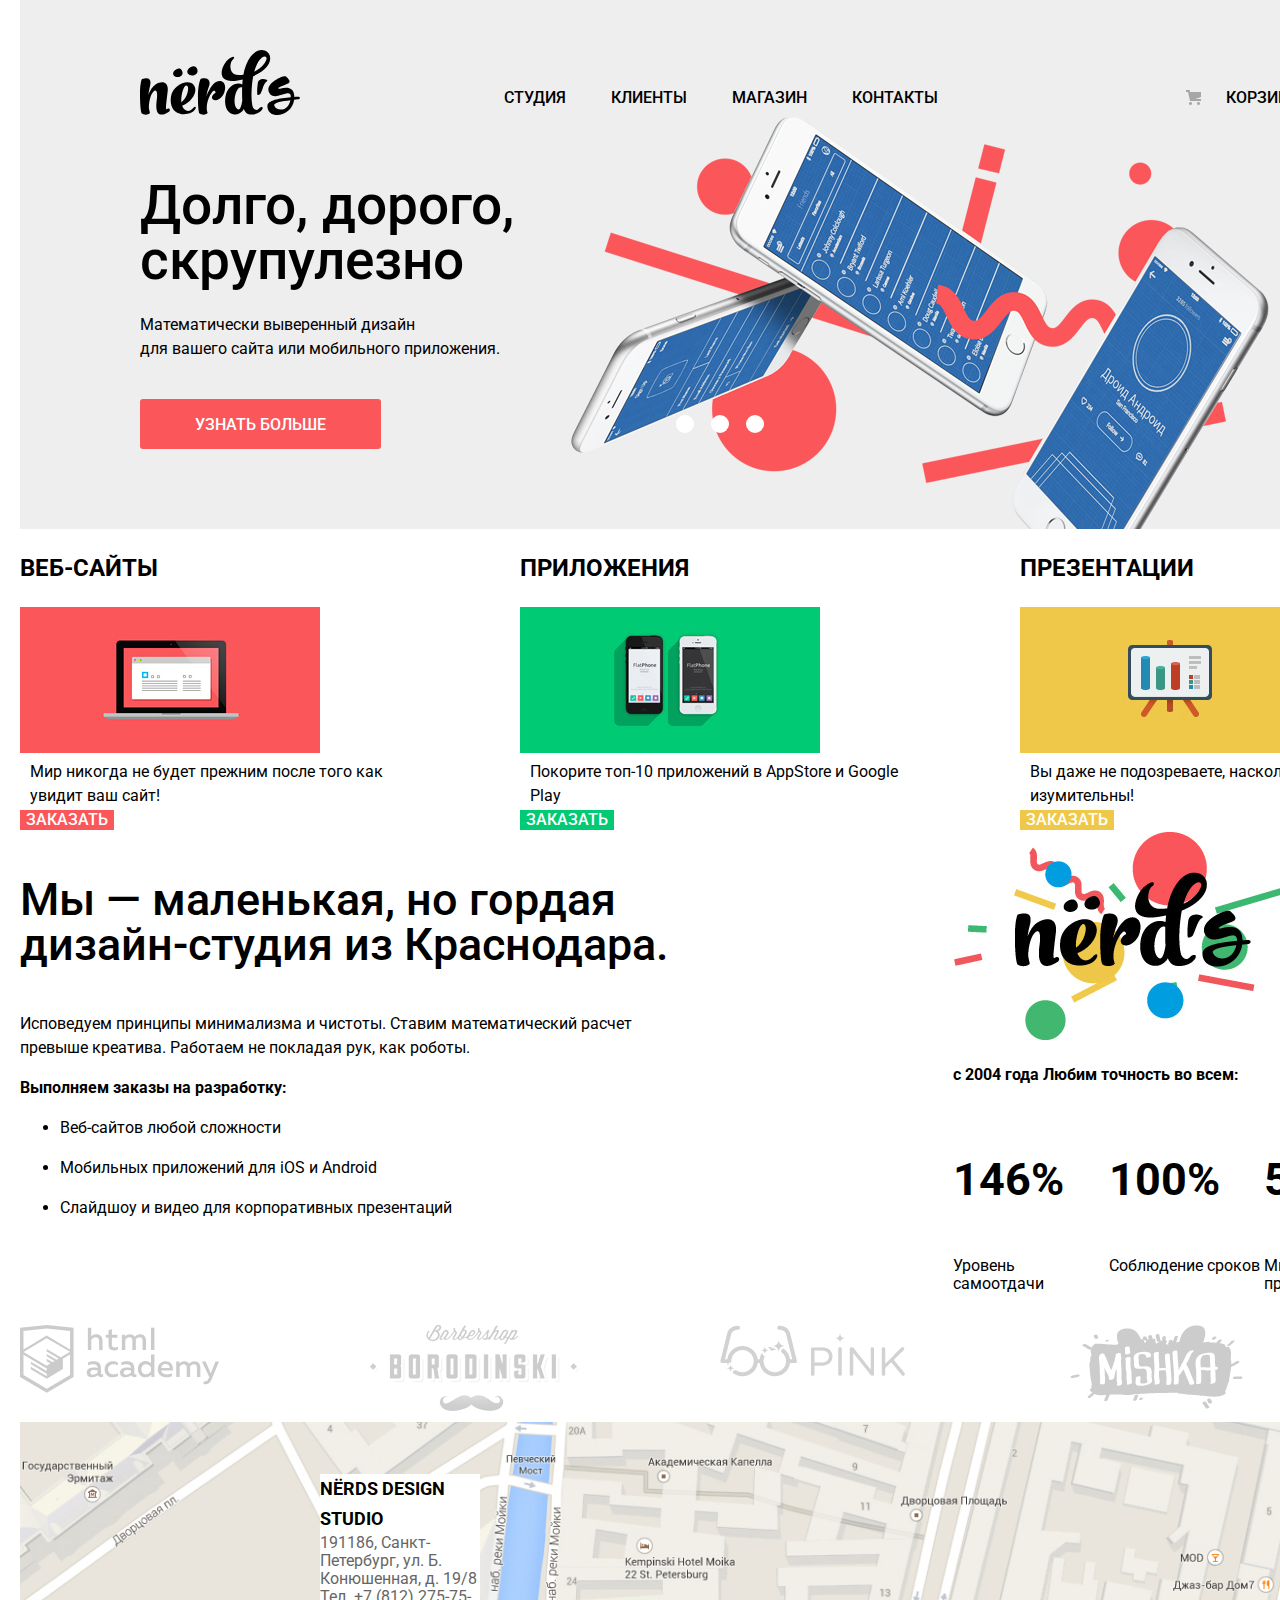
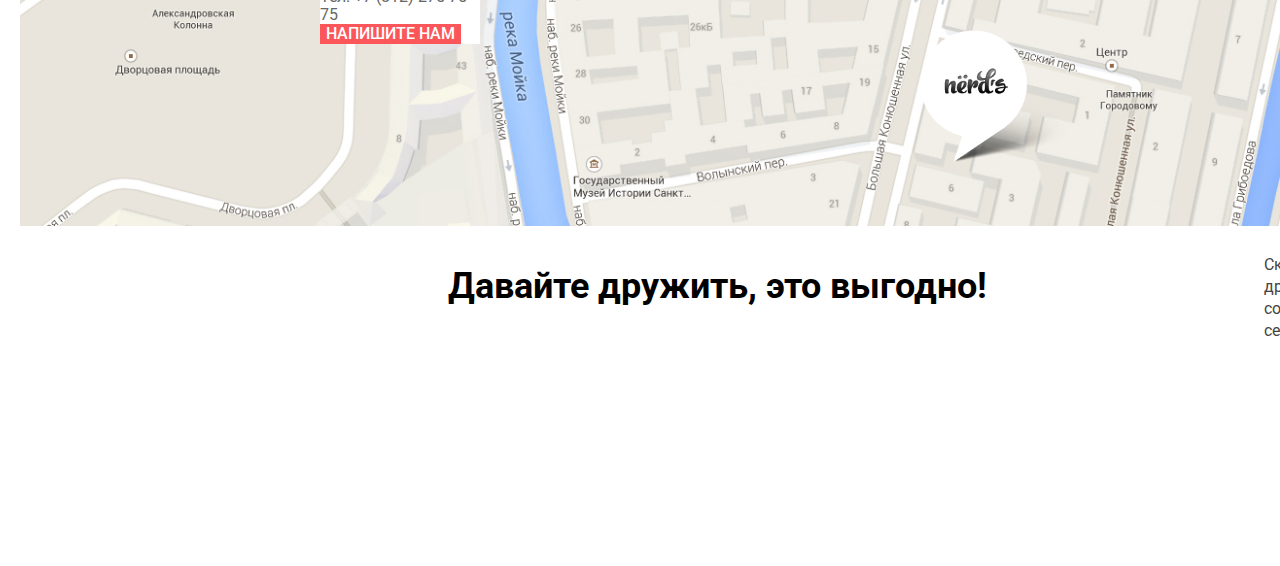
==== commit fc570a7a: "Доделал слайдер" ====
--- a/index.html
+++ b/index.html
@@ -13,7 +13,6 @@
 		<header class="main-header">
 				<nav class="main-navigation">
 					<a class="main-header-logo">
-				<!--<img src="https://via.placeholder.com/150x100" width="150" height="100" alt="Логотип студии «Нёрдс»">-->
 						<img src="img/nerds-logo.svg" width="160" height="65" alt="Логотип студии «Нёрдс»">
 					</a>
 					<ul class="site-navigation none-style">
@@ -49,9 +48,9 @@
 					</li>
 				</ul>
 				<div class="slider-controls">
-					<button type="button" class="control-button">Первый слайд</button>
-					<button type="button">Второй слайд</button>
-					<button type="button">Третий слайд</button>
+					<button type="button" class="control-button"></button>
+					<button type="button" class="control-button"></button>
+					<button type="button" class="control-button"></button>
 				</div>
 
 <!--			<div class="slide">
--- a/css/style.css
+++ b/css/style.css
@@ -67,21 +67,15 @@
 .main-header {
   padding: 49px 0 9px;
 }
-.main-header-bar{
-  width:1160px;
-  margin: 0 auto;
-  background-color: var(--basic-grey);
-}
-
 /* Main navigation */
 .main-navigation{
   box-sizing: border-box;
   display: grid;
   grid-template-columns: max-content 1fr min-content;/* 1fr min-content min-content;*/
   grid-template-areas: "logo site-menu basket";
-  max-width:1160px;
+  max-width:1200px;
   margin: 0 auto;
-
+  padding: 0 20px;
   font-size:16px;
   line-height: 30px;
   font-weight: 500;
@@ -143,14 +137,14 @@
 /* Container */
 
 .container {
- /*min-width: 1160px;
+  min-width: 1200px;
   margin: 0 auto;
-  padding: 0 20px;*/
+  padding: 0 20px;
 }
 .none-style {
-    margin: 0;
-    padding: 0;
-    list-style: none;
+  margin: 0;
+  padding: 0;
+  list-style: none;
 }
 /*texts*/
 
@@ -179,12 +173,11 @@
 /*Slider*/
 .slider{
   position: relative;
-
-  background-color: var(--basic-gray);
+  background-color: var(--basic-grey);
 }
 .slider-list {
     box-sizing: border-box;
-    max-width: 1160px;
+    max-width: 1200px;
     margin: 0 auto;
     padding: 0;
   }
@@ -209,13 +202,16 @@
 .slide-1::before {
     content: url("../img/nerds-index-slide1.png");
   }
+.slide-2, .slide-3{
+    display:none;
+  }
 .slide-content{
     position: relative;
     z-index: 1;
     width: 516px;
   }
 
-.slider, .main-header{
+.main-header{
   background-color: var(--basic-grey);
 }
 .slide-title{
@@ -228,8 +224,42 @@
    margin: 25px 0 38px;
 }
 .slide-button {
-    padding: 55px;
-    margin-bottom: 63px;
+  box-sizing: border-box;
+  display: inline-block;
+  max-width: 100%;
+  margin: 0;
+  padding: 17px 55px 15px;
+  vertical-align: inherit;
+  margin-bottom: 63px;
+  text-overflow: ellipsis;
+
+  cursor: pointer;
+  border-radius: 3px;
+  overflow: hidden;
+}
+/*controls*/
+.slider-controls{
+  position: absolute;
+  bottom: 96px;
+  left: 50%;
+
+  display: flex;
+  flex-wrap: wrap;
+  margin-left: -44px;
+}
+.control-button{
+  display: flex;
+  justify-content: center;
+  align-items: center;
+  width: 18px;
+  height: 18px;
+  margin: 0;
+  padding: 0;
+  margin-right: 17px;
+  background-color: var(--basic-white);
+  border: none;
+  border-radius: 50%;
+  cursor: pointer;
 }
 .index-columns{
   display: grid;
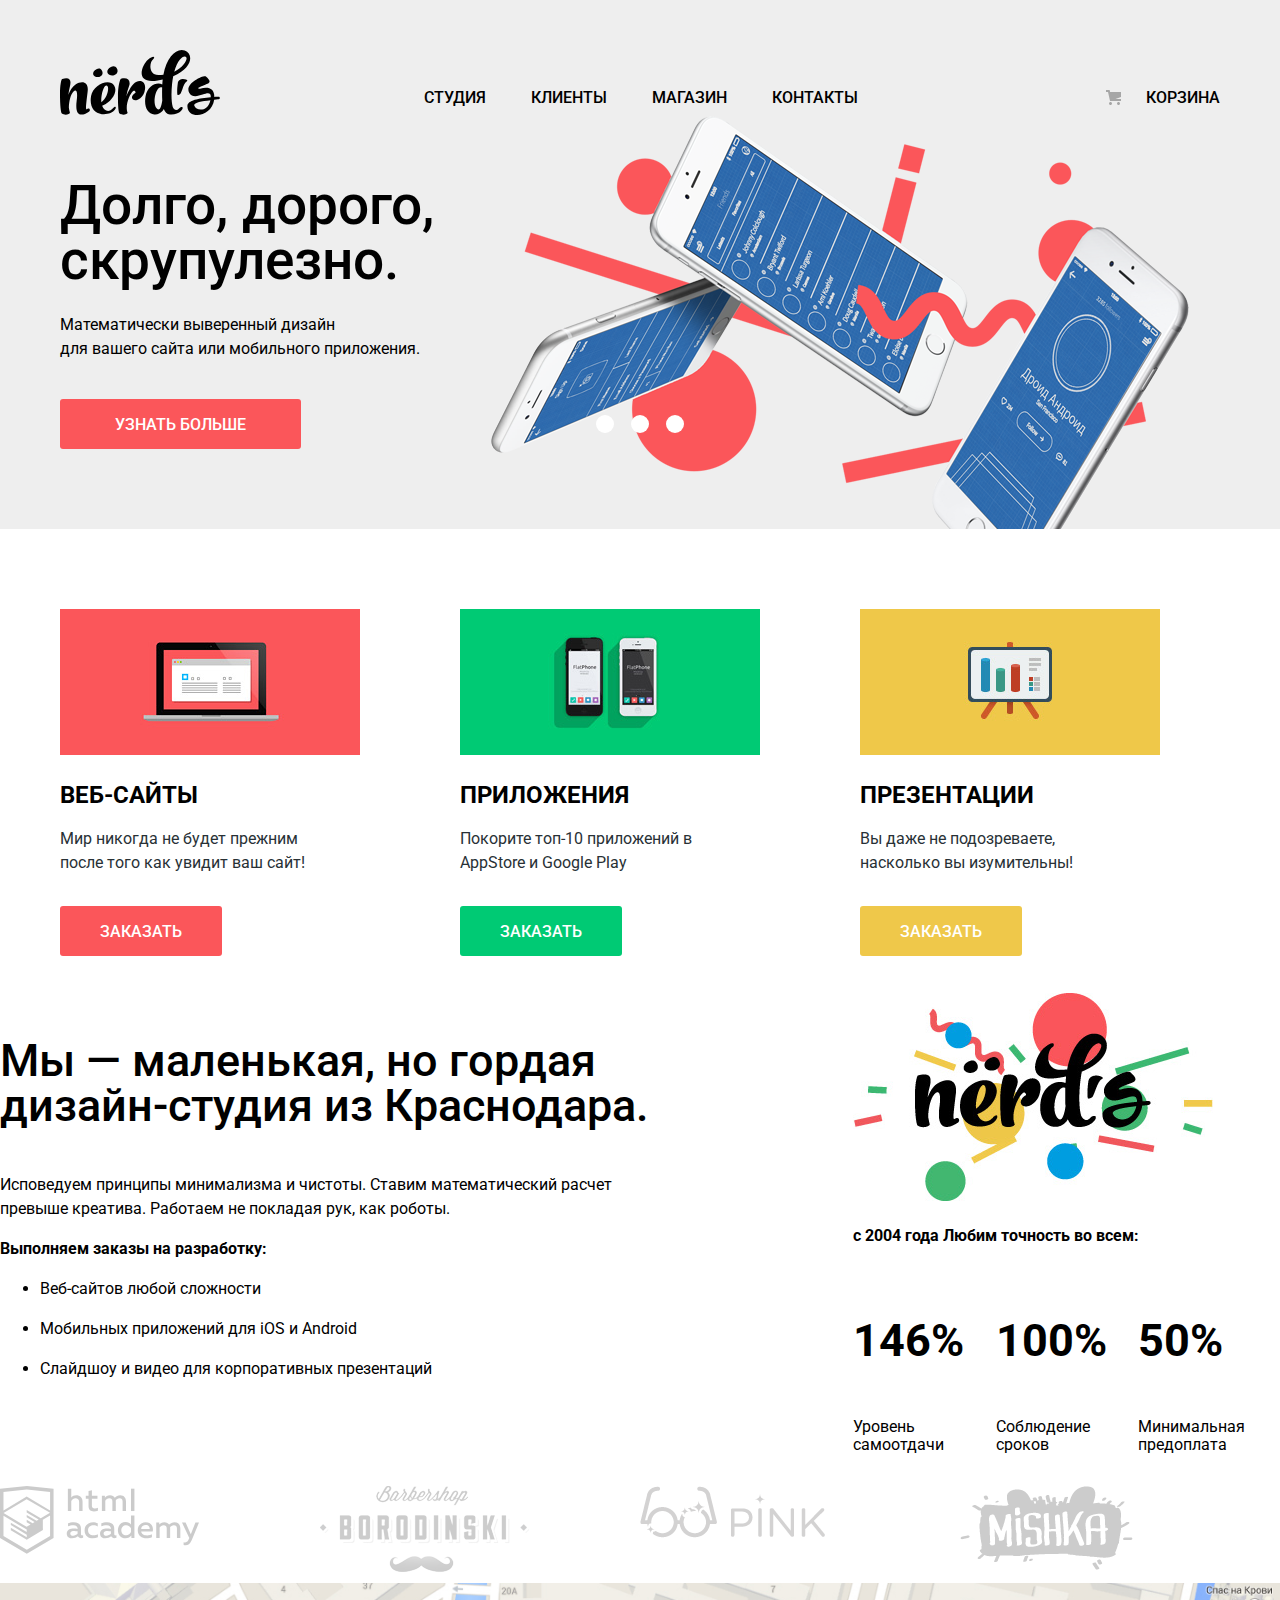
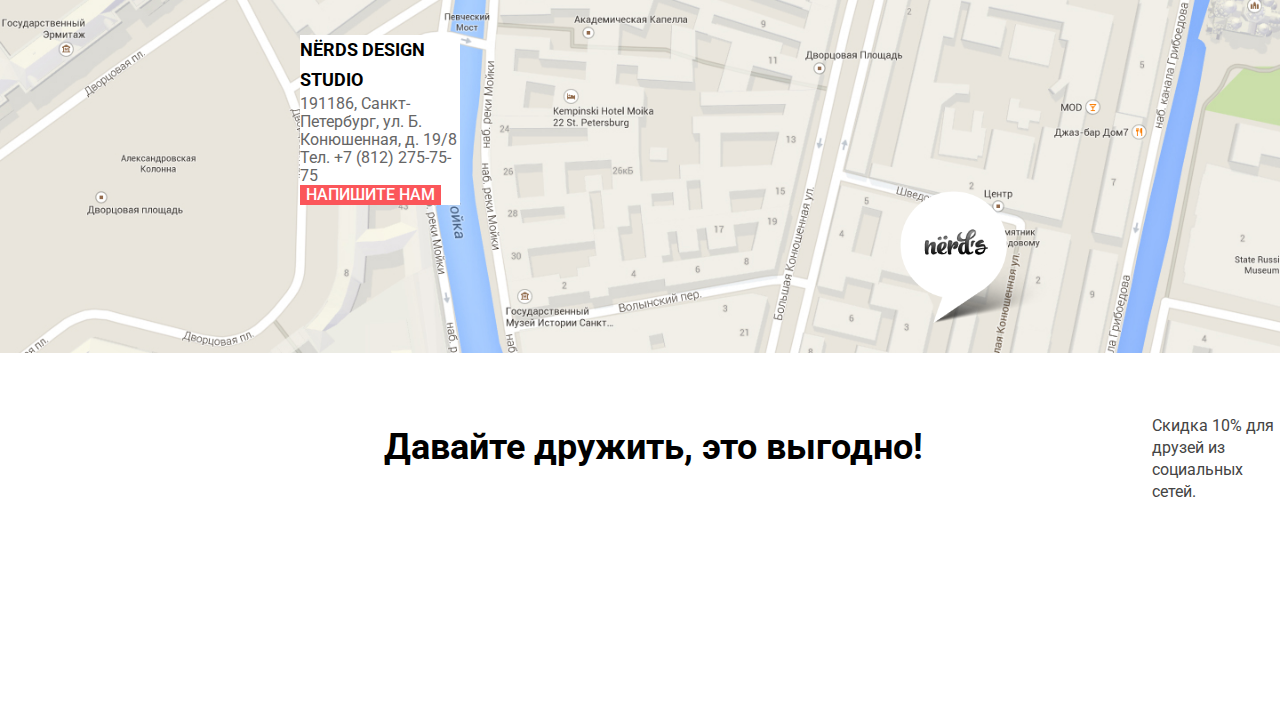
==== commit 4991194a: "разметил секшн продуктс" ====
--- a/index.html
+++ b/index.html
@@ -31,7 +31,7 @@
 				<ul class="slider-list none-style">
 					<li class="slider-item slide-1">
 						<div class="slide-content">
-							<h3 class="slide-title">Долго, дорого, скрупулезно</h3>
+							<h3 class="slide-title">Долго, дорого, скрупулезно.</h3>
 							<p class="slide-text">Математически выверенный дизайн<br> для вашего сайта или мобильного приложения.</p>
 							<a class="button red-button slide-button"href="#">узнать больше</a>
 						</div>
@@ -53,43 +53,25 @@
 					<button type="button" class="control-button"></button>
 				</div>
 
-<!--			<div class="slide">
-				<section class="slide-item">
-					<h3 class="visually-hidden">Особенности</h3>
-					<p class="big-text">Долго, дорого, скрупулезно</p>
-					<p class="text">Математически выверенный дизайн для вашего сайта или мобильного приложения.</p>
-					<button class="button red-button" type="button">узнать больше</button>
-				</section>
-				<img src="img/nerds-index-slide1.png" width="760" height="431" alt="Телефоны">
-			</div>-->
 		</section>
 
 		<section class="products">
 			<h2 class="visually-hidden">Виды продукции</h2>
-			<ul class="products-list">
-				<li class="products-item">
-					<h3>ВЕБ-САЙТЫ</h3>
-					<a class="products-logo">
-						<img src="img/illustration-1.jpg" width="300" height="146" alt="Красный квадрат">
-					</a>
-					<p>Мир никогда не будет прежним после того как увидит ваш сайт!</p>
-					<button class="button order-button red-button" type="button">ЗАКАЗАТЬ</button>
+			<ul class="products-list none-style">
+				<li class="products-item product-1">
+					<h3 class="products-title">ВЕБ-САЙТЫ</h3>
+					<p class="products-text">Мир никогда не будет прежним после того как увидит ваш сайт!</p>
+					<a class="button order-button red-button" href="">ЗАКАЗАТЬ</a>
 				</li>
-				<li  class="products-item">
-					<h3>ПРИЛОЖЕНИЯ</h3>
-					<a class="products-logo">
-						<img src="img\illustration-2.jpg" width="300" height="146" alt="Зеленый квадрат">
-					</a>
-					<p>Покорите топ-10 приложений в AppStore и Google Play</p>
-					<button class="button order-button green-button" type="button">ЗАКАЗАТЬ</button>
+				<li class="products-item product-2">
+					<h3 class="products-title">ПРИЛОЖЕНИЯ</h3>
+					<p class="products-text">Покорите топ-10 приложений в AppStore и Google Play</p>
+					<a class="button order-button green-button" type="button">ЗАКАЗАТЬ</a>
 				</li>
-				<li  class="products-item">
-					<h3>ПРЕЗЕНТАЦИИ</h3>
-					<a class="products-logo">
-						<img src="img\illustration-3.jpg" width="300" height="146" alt="Желтый квадрат">
-					</a>
-					<p>Вы даже не подозреваете, насколько вы изумительны!</p>
-					<button class="button order-button yellow-button" type="button">ЗАКАЗАТЬ</button>
+				<li class="products-item product-3">
+					<h3 class="products-title">ПРЕЗЕНТАЦИИ</h3>
+					<p class="products-text">Вы даже не подозреваете, насколько вы изумительны!</p>
+					<a class="button order-button yellow-button" type="button">ЗАКАЗАТЬ</a>
 				</li>
 			</ul>
 		</section>
--- a/css/style.css
+++ b/css/style.css
@@ -23,7 +23,7 @@
 body {
   display: flex;
   flex-direction: column;
-  min-width: 1440px;
+  min-width: 1200px;
   min-height: 100vh;
   margin: 0;
   padding: 0;
@@ -137,9 +137,9 @@
 /* Container */
 
 .container {
-  min-width: 1200px;
+  /* min-width: 1200px;
   margin: 0 auto;
-  padding: 0 20px;
+  padding: 0 20px; */
 }
 .none-style {
   margin: 0;
@@ -149,26 +149,68 @@
 /*texts*/
 
 /* Products */
-.products-list, .number-list, .example-list, .social-list, .template-list, .pagination-list, .sort-list{
+.products{
+  box-sizing: border-box;
+  width: 1200px;
+  margin: 0 auto;
+  padding: 10px 20px;
+}
+.number-list, .example-list, .social-list, .template-list, .pagination-list, .sort-list{
   list-style: none;
 }
 
 .products-list{
-  display: grid;
-  grid-template-columns: 1fR 1fr 1fr;
-  column-gap: 100px;
-  padding: 0;
-  margin: 0;
-}
-
-.products-item h3{
+  display: flex;
+  flex-wrap: wrap;
+  margin-top: 70px;
+}
+ .products-item{
+  width: 300px;
+}
+.products-item:not(:nth-child(3n)) {
+  margin-right: 100px;
+}
+
+.products-item::before {
+  display: block;
+  width: 300px;
+  height: 146px;
+  overflow: hidden;
+}
+.product-1::before {
+  content: url("../img/illustration-1.jpg");
+}
+.product-2::before {
+  content: url("../img/illustration-2.jpg");
+}
+.product-3::before {
+  content: url("../img/illustration-3.jpg");
+}
+.products-title{
   font-size: 24px;
   line-height: 30px;
   font-weight: 700;
   text-transform: uppercase;
-}
-.products-item p{
-  margin: 0 10px;
+  margin: 25px 0 0;
+}
+.products-text{
+  width: 90%;
+  margin: 17px 0 31px;
+  color:var(--basic-black-filter);
+}
+.order-button {
+  box-sizing: border-box;
+  display: inline-block;
+  max-width: 100%;
+  margin: 0;
+  padding: 17px 40px 15px;
+  vertical-align: inherit;
+  margin-bottom: 20px;
+  text-overflow: ellipsis;
+
+  cursor: pointer;
+  border-radius: 3px;
+  overflow: hidden;
 }
 /*Slider*/
 .slider{
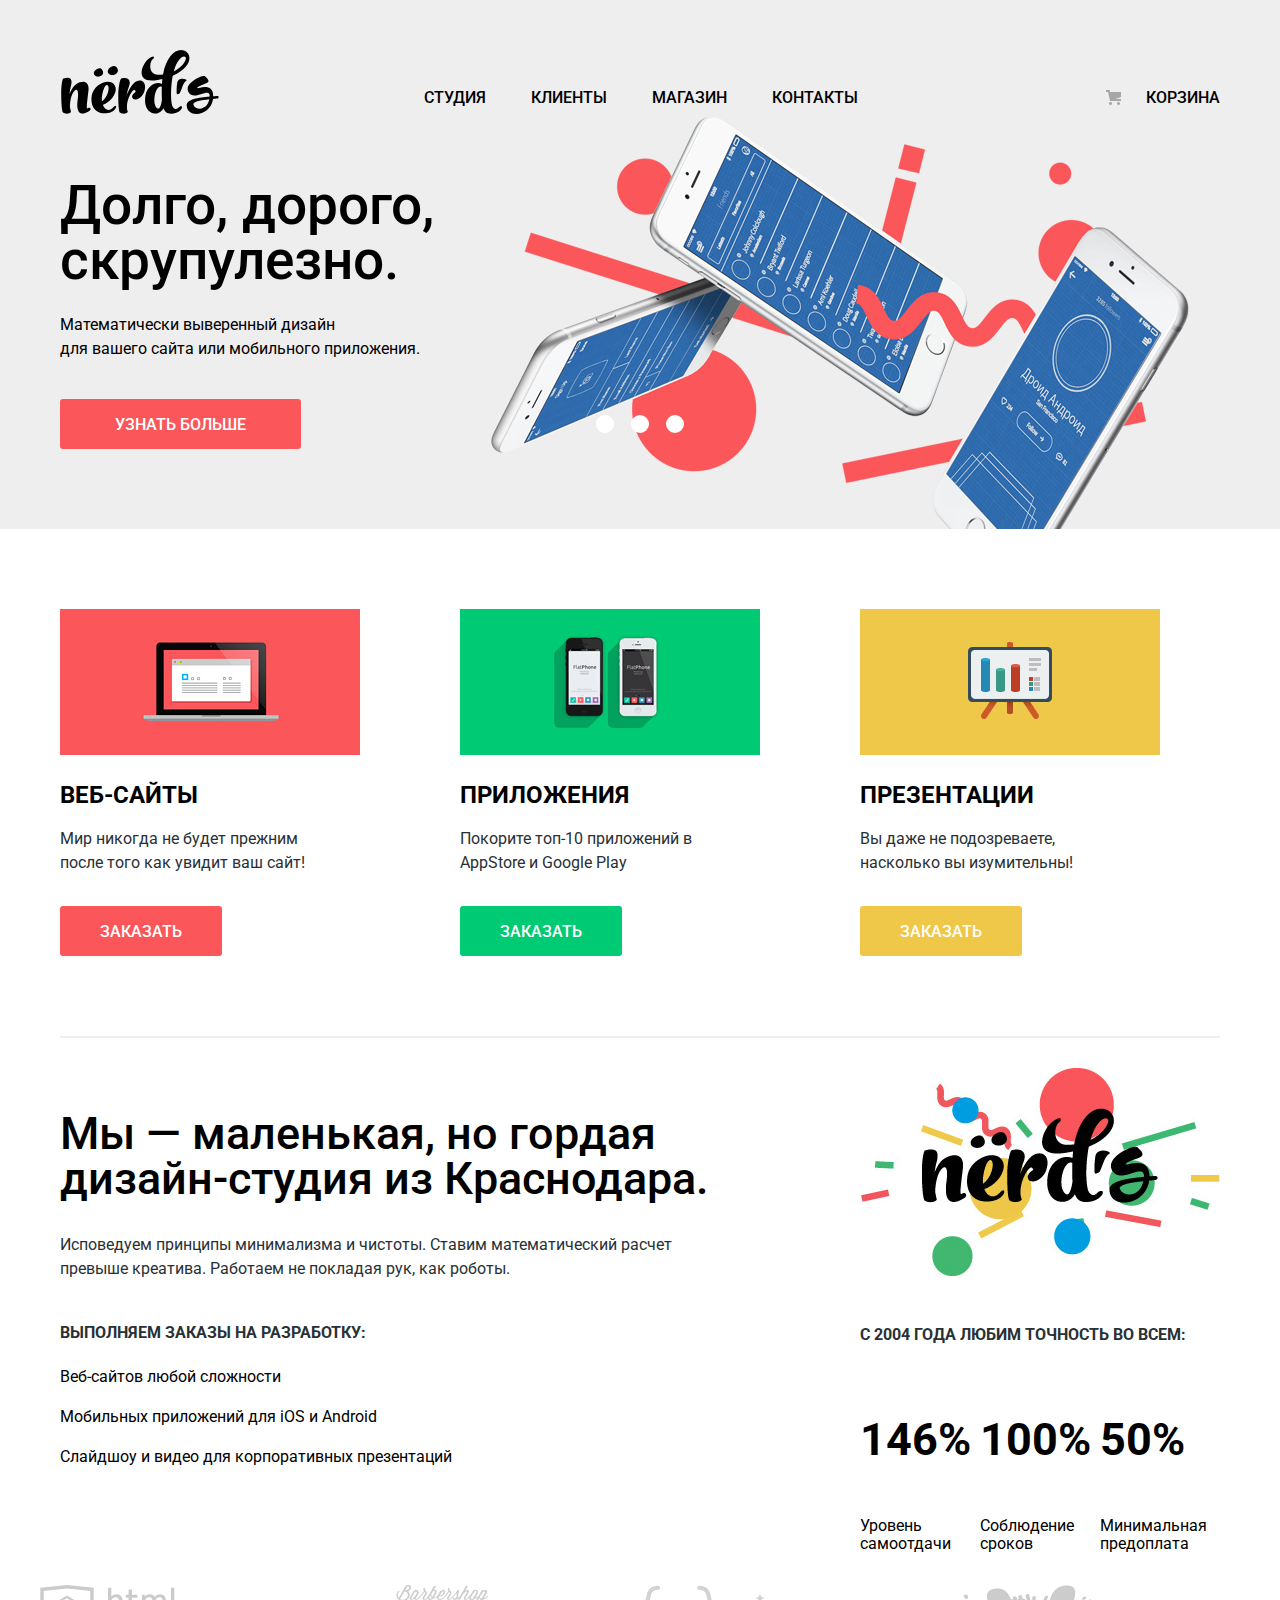
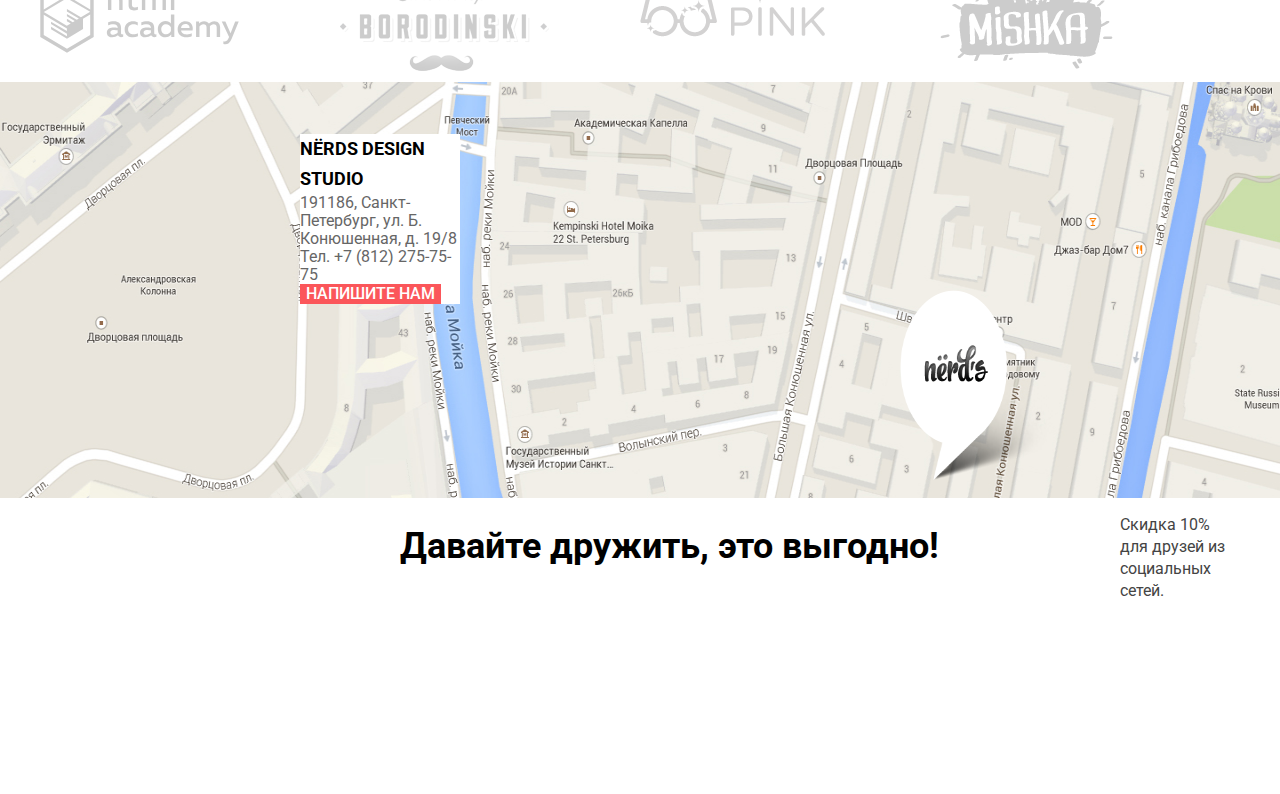
==== commit 2524a914: "раздел о нас" ====
--- a/index.html
+++ b/index.html
@@ -1,6 +1,5 @@
 <!DOCTYPE html>
 <html class="page" lang="ru">
-
 <head>
 	<meta charset="utf-8">
 	<title>HTML Academy: Нёрдс</title>
@@ -9,8 +8,8 @@
 	<link href="css/style.css" rel="stylesheet">
 </head>
 <body class="page-body">
-	<div class="container">
 		<header class="main-header">
+			<div class="container">
 				<nav class="main-navigation">
 					<a class="main-header-logo">
 						<img src="img/nerds-logo.svg" width="160" height="65" alt="Логотип студии «Нёрдс»">
@@ -23,11 +22,12 @@
 					</ul>
 					<a class="basket-link" href="">Корзина</a>
 				</nav>
+			</div>
 		</header>
 		<main>
-		<h1 class="visually-hidden">Студия Нёрдс</h1>
-		<section class="slider">
-			<h2 class="visually-hidden">Слайдер</h2>
+			<h1 class="visually-hidden">Студия Нёрдс</h1>
+			<section class="slider">
+				<h2 class="visually-hidden">Слайдер</h2>
 				<ul class="slider-list none-style">
 					<li class="slider-item slide-1">
 						<div class="slide-content">
@@ -52,101 +52,121 @@
 					<button type="button" class="control-button"></button>
 					<button type="button" class="control-button"></button>
 				</div>
+			</section>
+			<section class="products">
+				<h2 class="visually-hidden">Виды продукции</h2>
+				<ul class="products-list none-style">
+					<li class="products-item product-1">
+						<h3 class="products-title">ВЕБ-САЙТЫ</h3>
+						<p class="products-text">Мир никогда не будет прежним после того как увидит ваш сайт!</p>
+						<a class="button order-button red-button" href="">ЗАКАЗАТЬ</a>
+					</li>
+					<li class="products-item product-2">
+						<h3 class="products-title">ПРИЛОЖЕНИЯ</h3>
+						<p class="products-text">Покорите топ-10 приложений в AppStore и Google Play</p>
+						<a class="button order-button green-button" type="button">ЗАКАЗАТЬ</a>
+					</li>
+					<li class="products-item product-3">
+						<h3 class="products-title">ПРЕЗЕНТАЦИИ</h3>
+						<p class="products-text">Вы даже не подозреваете, насколько вы изумительны!</p>
+						<a class="button order-button yellow-button" type="button">ЗАКАЗАТЬ</a>
+					</li>
+				</ul>
+			</section>
+			<section class="about">
+				<div class="about-left">
+					<h2 class="visually-hidden">О нас</h2>
+					<p  class="about-us">Мы — маленькая, но гордая<br> дизайн-студия из Краснодара.</p>
+					<p class=about-us-full>Исповедуем принципы минимализма и чистоты. Ставим математический расчет <br> превыше креатива. Работаем
+						не покладая рук, как роботы.</p>
+					<p class=about-us-list>Выполняем заказы на разработку:</p>
+					<ul class="order-list none-style">
+							<li class="order-item">
+								<p>Веб-сайтов любой сложности</p>
+							</li>
+							<li class="order-item">
+								<p>Мобильных приложений для iOS и Android</p>
+							</li>
+							<li class="order-item">
+								<p>Слайдшоу и видео для корпоративных презентаций</p>
+							</li>
+						</ul>
+				</div>
+				<div class="about-right">
+					<h2 class="visually-hidden">О нас в цифрах</h2>
+					<img src="img/nerds-illustration.png" width="360" height="208" 	alt="Красивый логотип студии «Нёрдс»">
+					<p class=about-us-list>с 2004 года Любим точность во всем:</p>
+					<ul class="number-list">
+						<li class="number-item">
+							<p class="number">146%</p>
+							<p class="number-text">Уровень самоотдачи</p>
+						</li>
+						<li class="number-item">
+							<p class="number">100%</p>
+							<p class="number-text">Соблюдение сроков</p>
+						</li>
+						<li class="number-item">
+							<p class="number">50%</p>
+							<p class="number-text">Минимальная предоплата</p>
+							</li>
+						</ul>
+				</div>
+			</section>
+		<!-- <section class="about-us-number">
 
-		</section>
+				<h2 class="visually-hidden">О нас в цифрах</h2>
+				<img src="img/nerds-illustration.png" width="360" height="208" 	alt="Красивый логотип студии «Нёрдс»">
+				<p class=about-us-list>с 2004 года Любим точность во всем:</p>
+				<ul class="number-list">
+					<li class="number-item">
+						<p class="number">146%</p>
+						<p class="number-text">Уровень самоотдачи</p>
+					</li>
+					<li class="number-item">
+						<p class="number">100%</p>
+						<p class="number-text">Соблюдение сроков</p>
+					</li>
+					<li class="number-item">
+						<p class="number">50%</p>
+						<p class="number-text">Минимальная предоплата</p>
+						</li>
+					</ul>
 
-		<section class="products">
-			<h2 class="visually-hidden">Виды продукции</h2>
-			<ul class="products-list none-style">
-				<li class="products-item product-1">
-					<h3 class="products-title">ВЕБ-САЙТЫ</h3>
-					<p class="products-text">Мир никогда не будет прежним после того как увидит ваш сайт!</p>
-					<a class="button order-button red-button" href="">ЗАКАЗАТЬ</a>
-				</li>
-				<li class="products-item product-2">
-					<h3 class="products-title">ПРИЛОЖЕНИЯ</h3>
-					<p class="products-text">Покорите топ-10 приложений в AppStore и Google Play</p>
-					<a class="button order-button green-button" type="button">ЗАКАЗАТЬ</a>
-				</li>
-				<li class="products-item product-3">
-					<h3 class="products-title">ПРЕЗЕНТАЦИИ</h3>
-					<p class="products-text">Вы даже не подозреваете, насколько вы изумительны!</p>
-					<a class="button order-button yellow-button" type="button">ЗАКАЗАТЬ</a>
-				</li>
-			</ul>
-		</section>
-		<div class="index-columns">
-			<section class="about">
-			<h2 class="visually-hidden">О нас</h2>
-			<p  class="about-us">Мы — маленькая, но гордая<br> дизайн-студия из Краснодара.</p>
-			<p class=about-us-full>Исповедуем принципы минимализма и чистоты. Ставим математический расчет <br> превыше креатива. Работаем
-				не покладая рук, как роботы.</p>
-			<p class=about-us-list>Выполняем заказы на разработку:</p>
-			<ul class="order-list">
-				<li class="order-item">
-					<p>Веб-сайтов любой сложности</p>
-				</li>
-				<li class="order-item">
-					<p>Мобильных приложений для iOS и Android</p>
-				</li>
-				<li class="order-item">
-					<p>Слайдшоу и видео для корпоративных презентаций</p>
-				</li>
-			</ul>
-			</section>
-			<section class="about-us-number">
-			<h2 class="visually-hidden">О нас в цифрах</h2>
-			<img src="img/nerds-illustration.png" width="360" height="208"
-				alt="Красивый логотип студии «Нёрдс»">
-			<p class=about-us-list>с 2004 года Любим точность во всем:</p>
-			<ul class="number-list">
-				<li class="number-item">
-					<p class="number">146%</p>
-					<p class="number-text">Уровень самоотдачи</p>
-				</li>
-				<li class="number-item">
-					<p class="number">100%</p>
-					<p class="number-text">Соблюдение сроков</p>
-				</li>
-				<li class="number-item">
-					<p class="number">50%</p>
-					<p class="number-text">Минимальная предоплата</p>
-				</li>
-			</ul>
-		</section>
-		</div>
-		<section class="example-logo">
-			<h2 class="visually-hidden">Логотипы</h2>
-			<ul class="example-list">
-				<li class="example-item">
-					<img src="img/logo-1.svg" width="199" height="67.82" alt="логотип «html academy»">
-				</li>
-				<li class="example-item">
-					<img src="img/logo-2.png" width="209" height="90" alt="логотип барбершоп «Бородинский»"></li>
-				<li class="example-item">
-					<img src="img/logo-3.png" width="185" height="52" alt="логотип «pink»"></li>
-				<li>
-					<img src="img/logo-4.png" width="173" height="84" alt="логотип «mishka»"></li>
-			</ul>
-		</section>
+		</section> -->
+			<section class="example-logo">
+					<div class="container">
+						<h2 class="visually-hidden">Логотипы</h2>
+						<ul class="example-list">
+							<li class="example-item">
+								<img src="img/logo-1.svg" width="199" height="67.82" alt="логотип «html academy»">
+							</li>
+							<li class="example-item">
+								<img src="img/logo-2.png" width="209" height="90" alt="логотип барбершоп «Бородинский»"></li>
+								<li class="example-item">
+									<img src="img/logo-3.png" width="185" height="52" alt="логотип «pink»"></li>
+									<li>
+										<img src="img/logo-4.png" width="173" height="84" alt="логотип «mishka»"></li>
+									</ul>
+								</div>
+				</section>
 		</main>
 		<footer class="page-footer main-footer">
 			<section class="contacts contacts-map">
 				<div class="contact-text">
-				<h2>NЁRDS DESIGN STUDIO</h2>
-				<p>191186, Санкт-Петербург, ул. Б. Конюшенная, д. 19/8</p>
-				<p>Тел. <a class="contacts-phone" href="tel:+78122757575">+7 (812) 275-75-75</a></p>
-				<p>
-					<button class="button red-button" type="button">напишите нам</button>
-				</p>
-			</div>
+					<h2>NЁRDS DESIGN STUDIO</h2>
+					<p>191186, Санкт-Петербург, ул. Б. Конюшенная, д. 19/8</p>
+					<p>Тел. <a class="contacts-phone" href="tel:+78122757575">+7 (812) 275-75-75</a></p>
+					<p>
+						<button class="button red-button" type="button">напишите нам</button>
+					</p>
+				</div>
 				<div class="contact-map">
-				<img src="img/map.jpg" width="1440" height="416" alt="Карта»">
-					<!--обозначил карту-->
-			</div>
+					<img src="img/map.jpg" width="100%" height="416" alt="Карта»">
+						<!--обозначил карту-->
+				</div>
 				<div class="contact-marker">
-				<img src="img/map-marker.png" width="231" height="190" alt="Метка на карте»">
-			</div>
+					<img src="img/map-marker.png" width="231" height="190" alt="Метка на карте»">
+				</div>
 			</section>
 			<section class="footer-social container">
 			<h2 class="slogan">Давайте дружить, это выгодно!</h2>
@@ -170,7 +190,6 @@
 			<p class="discount">Скидка 10% для друзей из социальных сетей.</p>
 			</section>
 		</footer>
-	</div>
+
 </body>
-
-	</html>
+</html>
--- a/css/style.css
+++ b/css/style.css
@@ -47,7 +47,7 @@
 }
 img {
   max-width: 100%;
-  height: auto;
+  /*height: auto;*/
 }
 .page a {
   text-decoration: none;
@@ -137,9 +137,9 @@
 /* Container */
 
 .container {
-  /* min-width: 1200px;
+  max-width: 1200px;
   margin: 0 auto;
-  padding: 0 20px; */
+  padding: 0 20px;
 }
 .none-style {
   margin: 0;
@@ -223,11 +223,11 @@
     margin: 0 auto;
     padding: 0;
   }
-  .slider-item{
-    position: relative;
+.slider-item{
+  position: relative;
 
   /*display: none;*/
-    padding: 10px 20px;
+  padding: 10px 20px;
   }
 .slider-item::before {
     position: absolute;
@@ -332,21 +332,60 @@
   color: var(--basic-black);
   background-color: var(--basic-grey);
 }
+.about{
+  box-sizing: border-box;
+  display: grid;
+  grid-template-columns: 660px 360px;
+  justify-content: space-between;
+  grid-template-areas:
+    "lines lines"
+    "left right";
+  width: 1200px;
+  margin: 43px auto 0;
+  padding: 0 20px;
+}
+.about::before {
+  content: "";
+
+  display: block;
+  grid-area: lines;
+  width: 100%;
+  height: 2px;
+  margin-bottom: 30px;
+
+  background-color: var(--basic-grey);
+}
+.about-left {
+  grid-area: left;
+}
+.about-right {
+  grid-area: right;
+}
 .about-us{
+  margin: 43px 0 0;
   font-size: 45px;
   line-height: 45px;
   font-weight: 500;
 }
 .about-us-full{
+  margin: 32px 0 0;
   font-size: 16px;
   line-height: 24px;
   font-weight: 400;
+  color: var(--basic-black-filter);
 }
 .about-us-list{
+  margin: 40px 0 0;
   font-size: 16px;
   line-height: 24px;
   font-weight: 700;
-}
+  color: var(--basic-black-filter);
+  text-transform: uppercase;
+}
+.order-list{
+  margin: 20px 0 0;
+}
+
 .number{
   font-size: 45px;
   line-height: 64px;
